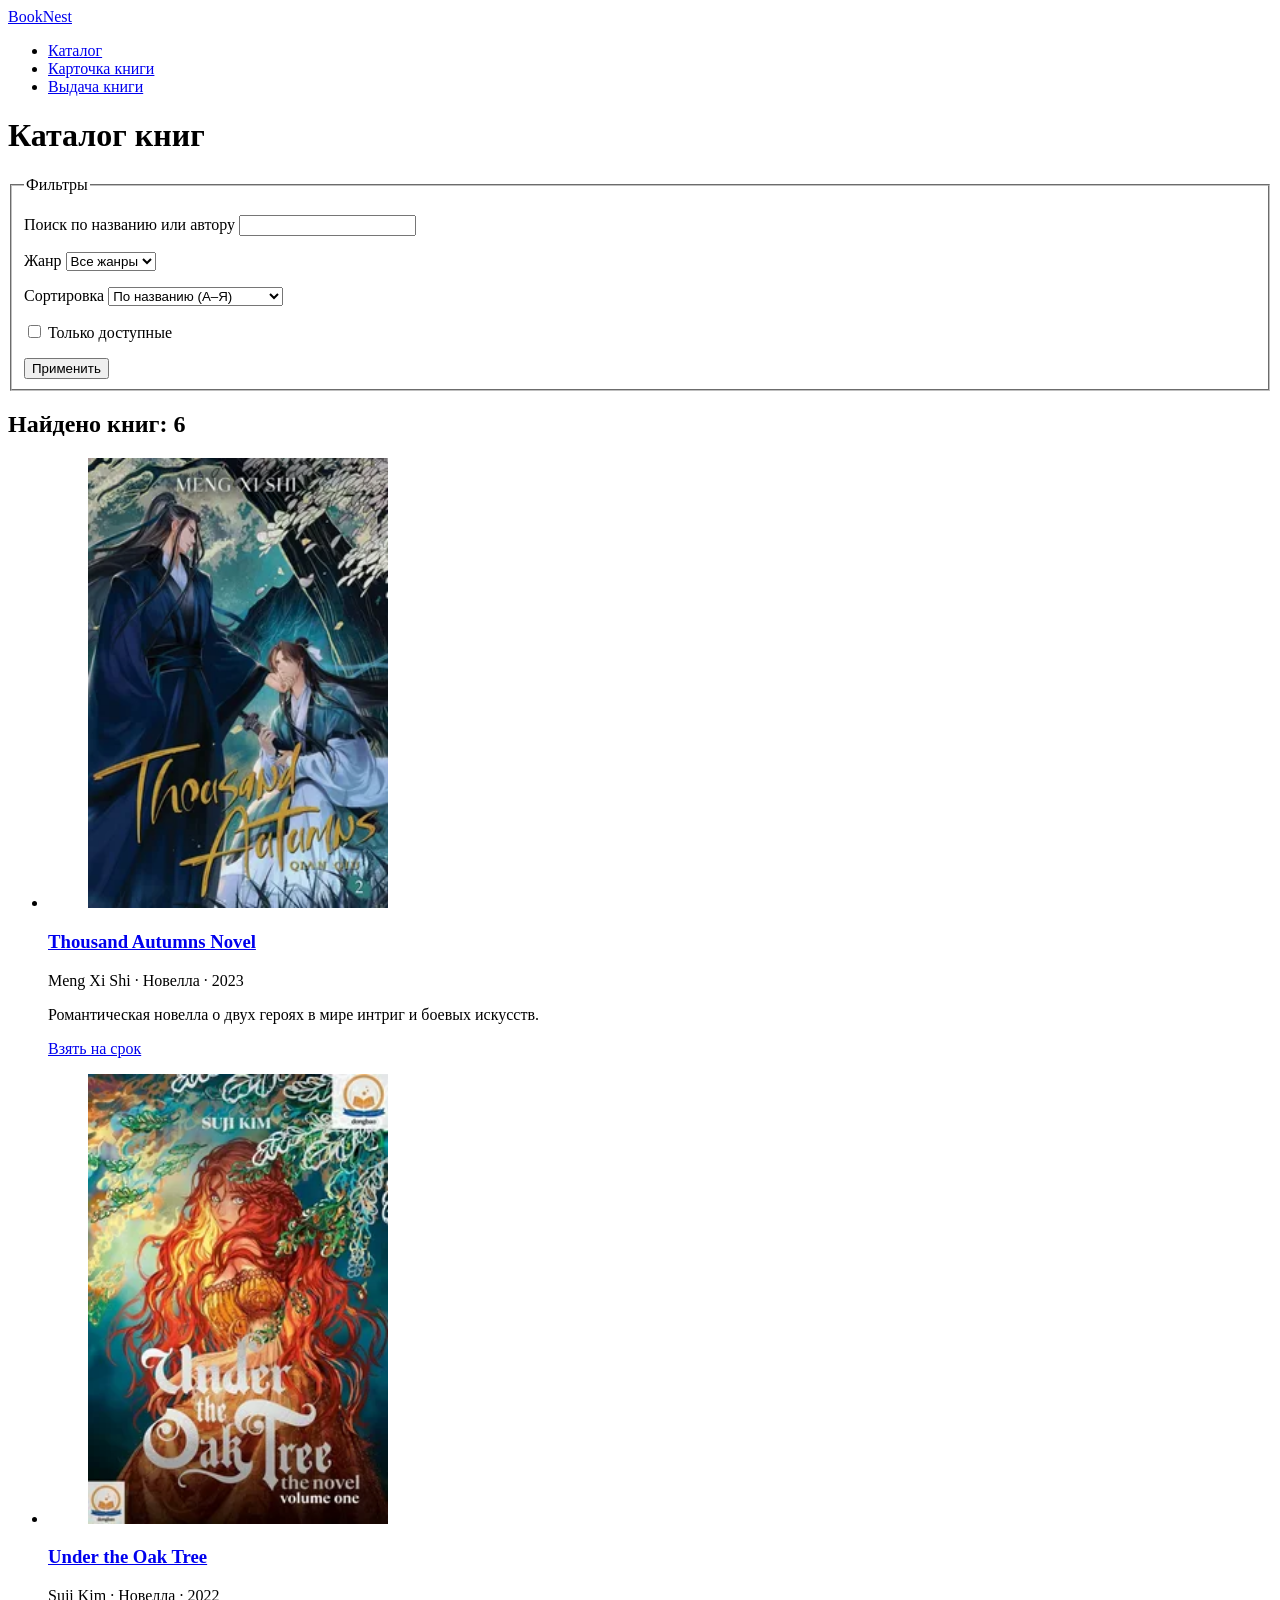
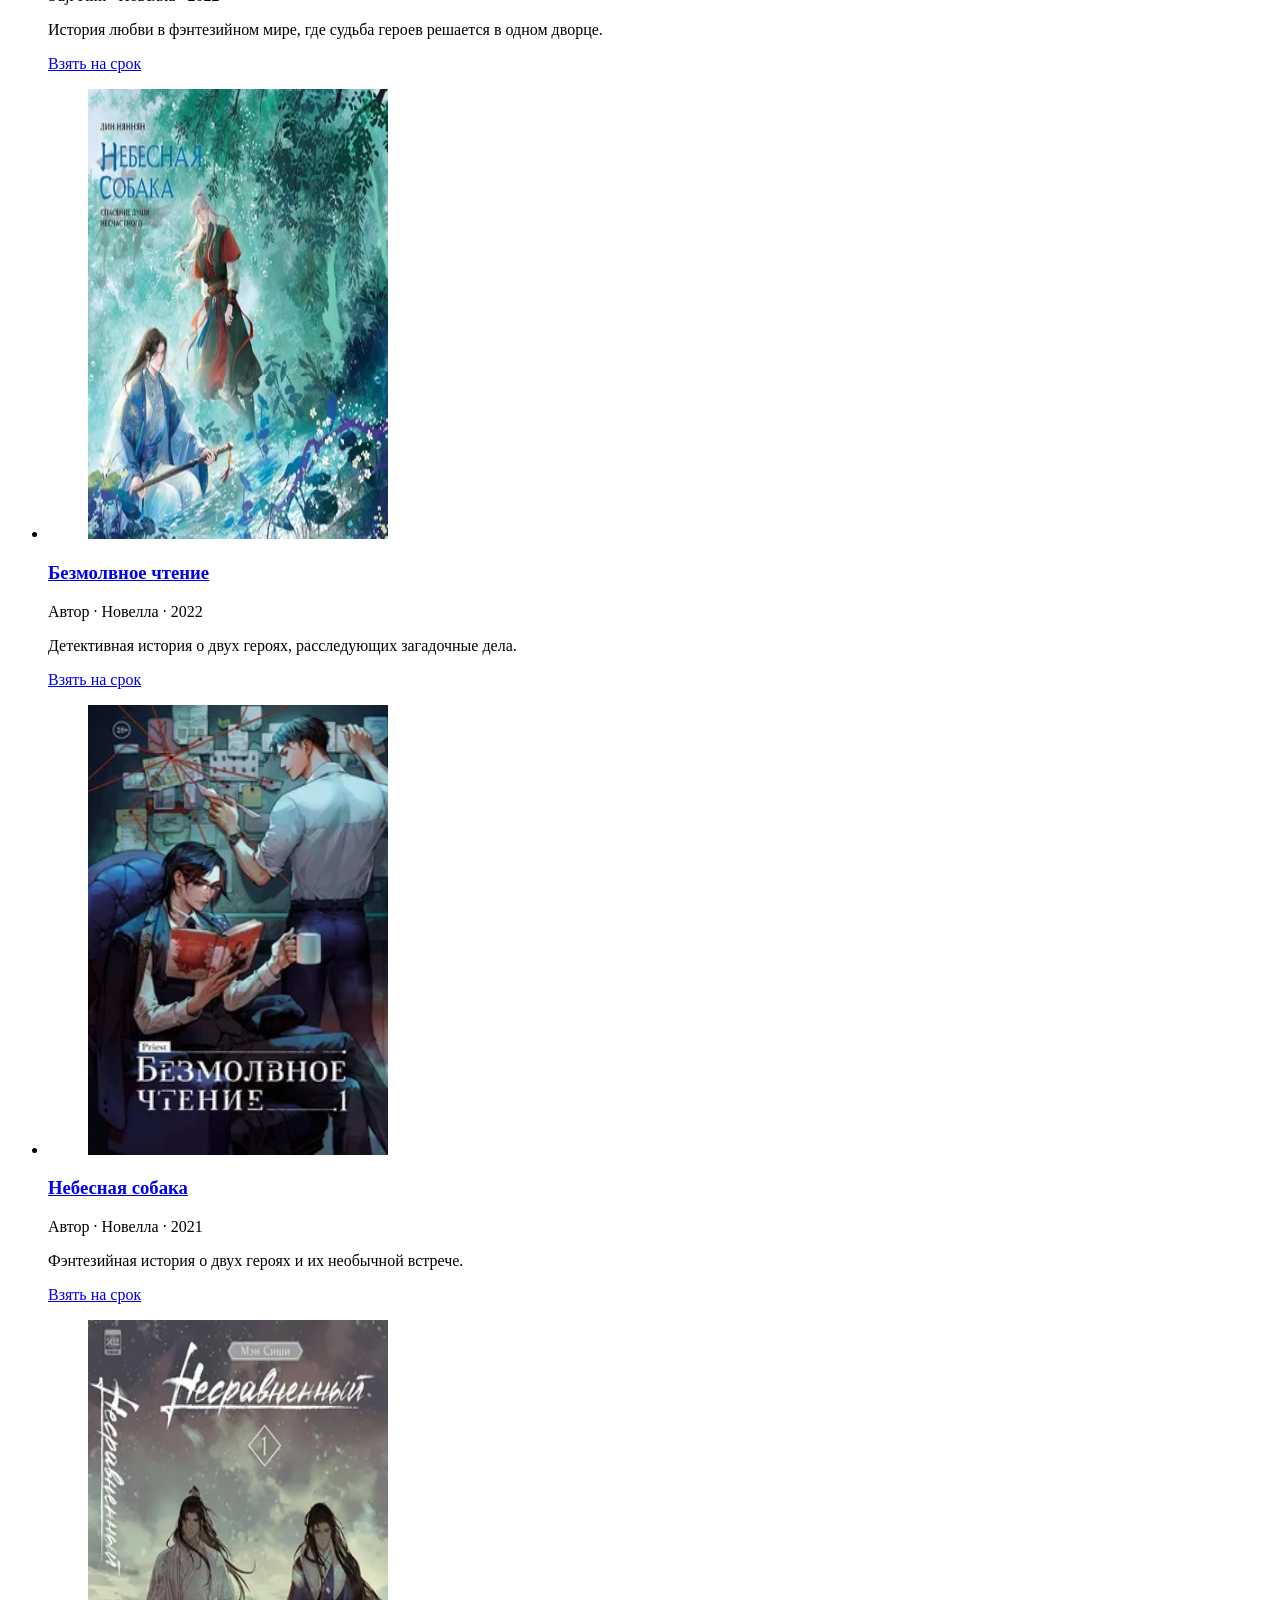
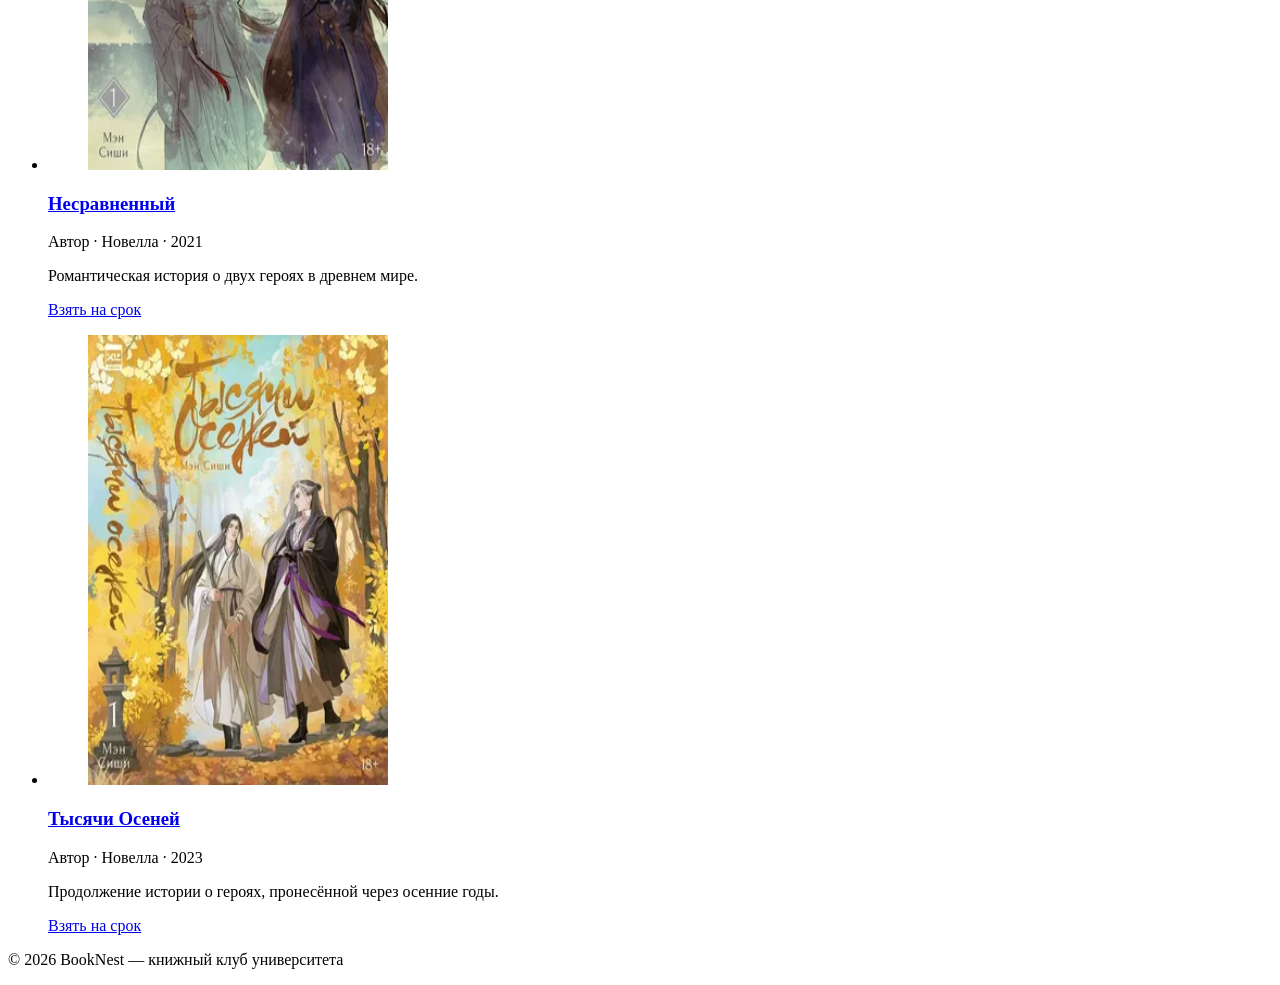
==== index.html @ e2b88b66 "feat: add index.html catalog markup" ====
<!DOCTYPE html>
<html lang="ru">
<head>
    <meta charset="utf-8">
    <meta name="viewport" content="width=device-width, initial-scale=1">
    <title>BookNest — каталог книг</title>
</head>
<body>
    <header>
        <a href="index.html">BookNest</a>
        <nav aria-label="Основная навигация">
            <ul>
                <li><a href="index.html" aria-current="page">Каталог</a></li>
                <li><a href="book.html">Карточка книги</a></li>
                <li><a href="loan.html">Выдача книги</a></li>
            </ul>
        </nav>
    </header>

    <main>
        <h1>Каталог книг</h1>

        <form action="index.html" method="get">
            <fieldset>
                <legend>Фильтры</legend>
                <p>
                    <label for="q">Поиск по названию или автору</label>
                    <input type="search" id="q" name="q" maxlength="100">
                </p>
                <p>
                    <label for="genre">Жанр</label>
                    <select id="genre" name="genre">
                        <option value="">Все жанры</option>
                        <option value="novel">Новелла</option>
                        <option value="romance">Романтика</option>
                        <option value="fantasy">Фэнтези</option>
                    </select>
                </p>
                <p>
                    <label for="sort">Сортировка</label>
                    <select id="sort" name="sort">
                        <option value="title">По названию (А–Я)</option>
                        <option value="year">По году (новые сначала)</option>
                        <option value="rating">По рейтингу</option>
                    </select>
                </p>
                <p>
                    <input type="checkbox" id="available" name="available" value="1">
                    <label for="available">Только доступные</label>
                </p>
                <button type="submit">Применить</button>
            </fieldset>
        </form>

        <section aria-labelledby="results-title">
            <h2 id="results-title">Найдено книг: 6</h2>
            <ul>
                <li>
                    <article>
                        <figure>
                            <img src="images/cover-1.webp" alt="Обложка книги «Thousand Autumns Novel»" width="300" height="450">
                        </figure>
                        <h3><a href="book.html">Thousand Autumns Novel</a></h3>
                        <p>Meng Xi Shi · Новелла · <time datetime="2023">2023</time></p>
                        <p>Романтическая новелла о двух героях в мире интриг и боевых искусств.</p>
                        <a href="loan.html">Взять на срок</a>
                    </article>
                </li>
                <li>
                    <article>
                        <figure>
                            <img src="images/cover-2.webp" alt="Обложка книги «Under the Oak Tree»" width="300" height="450">
                        </figure>
                        <h3><a href="book.html">Under the Oak Tree</a></h3>
                        <p>Suji Kim · Новелла · <time datetime="2022">2022</time></p>
                        <p>История любви в фэнтезийном мире, где судьба героев решается в одном дворце.</p>
                        <a href="loan.html">Взять на срок</a>
                    </article>
                </li>
                <li>
                    <article>
                        <figure>
                            <img src="images/cover-3.webp" alt="Обложка книги «Безмолвное чтение»" width="300" height="450">
                        </figure>
                        <h3><a href="book.html">Безмолвное чтение</a></h3>
                        <p>Автор · Новелла · <time datetime="2022">2022</time></p>
                        <p>Детективная история о двух героях, расследующих загадочные дела.</p>
                        <a href="loan.html">Взять на срок</a>
                    </article>
                </li>
                <li>
                    <article>
                        <figure>
                            <img src="images/cover-4.webp" alt="Обложка книги «Небесная собака»" width="300" height="450">
                        </figure>
                        <h3><a href="book.html">Небесная собака</a></h3>
                        <p>Автор · Новелла · <time datetime="2021">2021</time></p>
                        <p>Фэнтезийная история о двух героях и их необычной встрече.</p>
                        <a href="loan.html">Взять на срок</a>
                    </article>
                </li>
                <li>
                    <article>
                        <figure>
                            <img src="images/cover-5.webp" alt="Обложка книги «Несравненный»" width="300" height="450">
                        </figure>
                        <h3><a href="book.html">Несравненный</a></h3>
                        <p>Автор · Новелла · <time datetime="2021">2021</time></p>
                        <p>Романтическая история о двух героях в древнем мире.</p>
                        <a href="loan.html">Взять на срок</a>
                    </article>
                </li>
                <li>
                    <article>
                        <figure>
                            <img src="images/cover-6.webp" alt="Обложка книги «Тысячи Осеней»" width="300" height="450">
                        </figure>
                        <h3><a href="book.html">Тысячи Осеней</a></h3>
                        <p>Автор · Новелла · <time datetime="2023">2023</time></p>
                        <p>Продолжение истории о героях, пронесённой через осенние годы.</p>
                        <a href="loan.html">Взять на срок</a>
                    </article>
                </li>
            </ul>
        </section>
    </main>

    <footer>
        <p>© 2026 BookNest — книжный клуб университета</p>
    </footer>
</body>
</html>
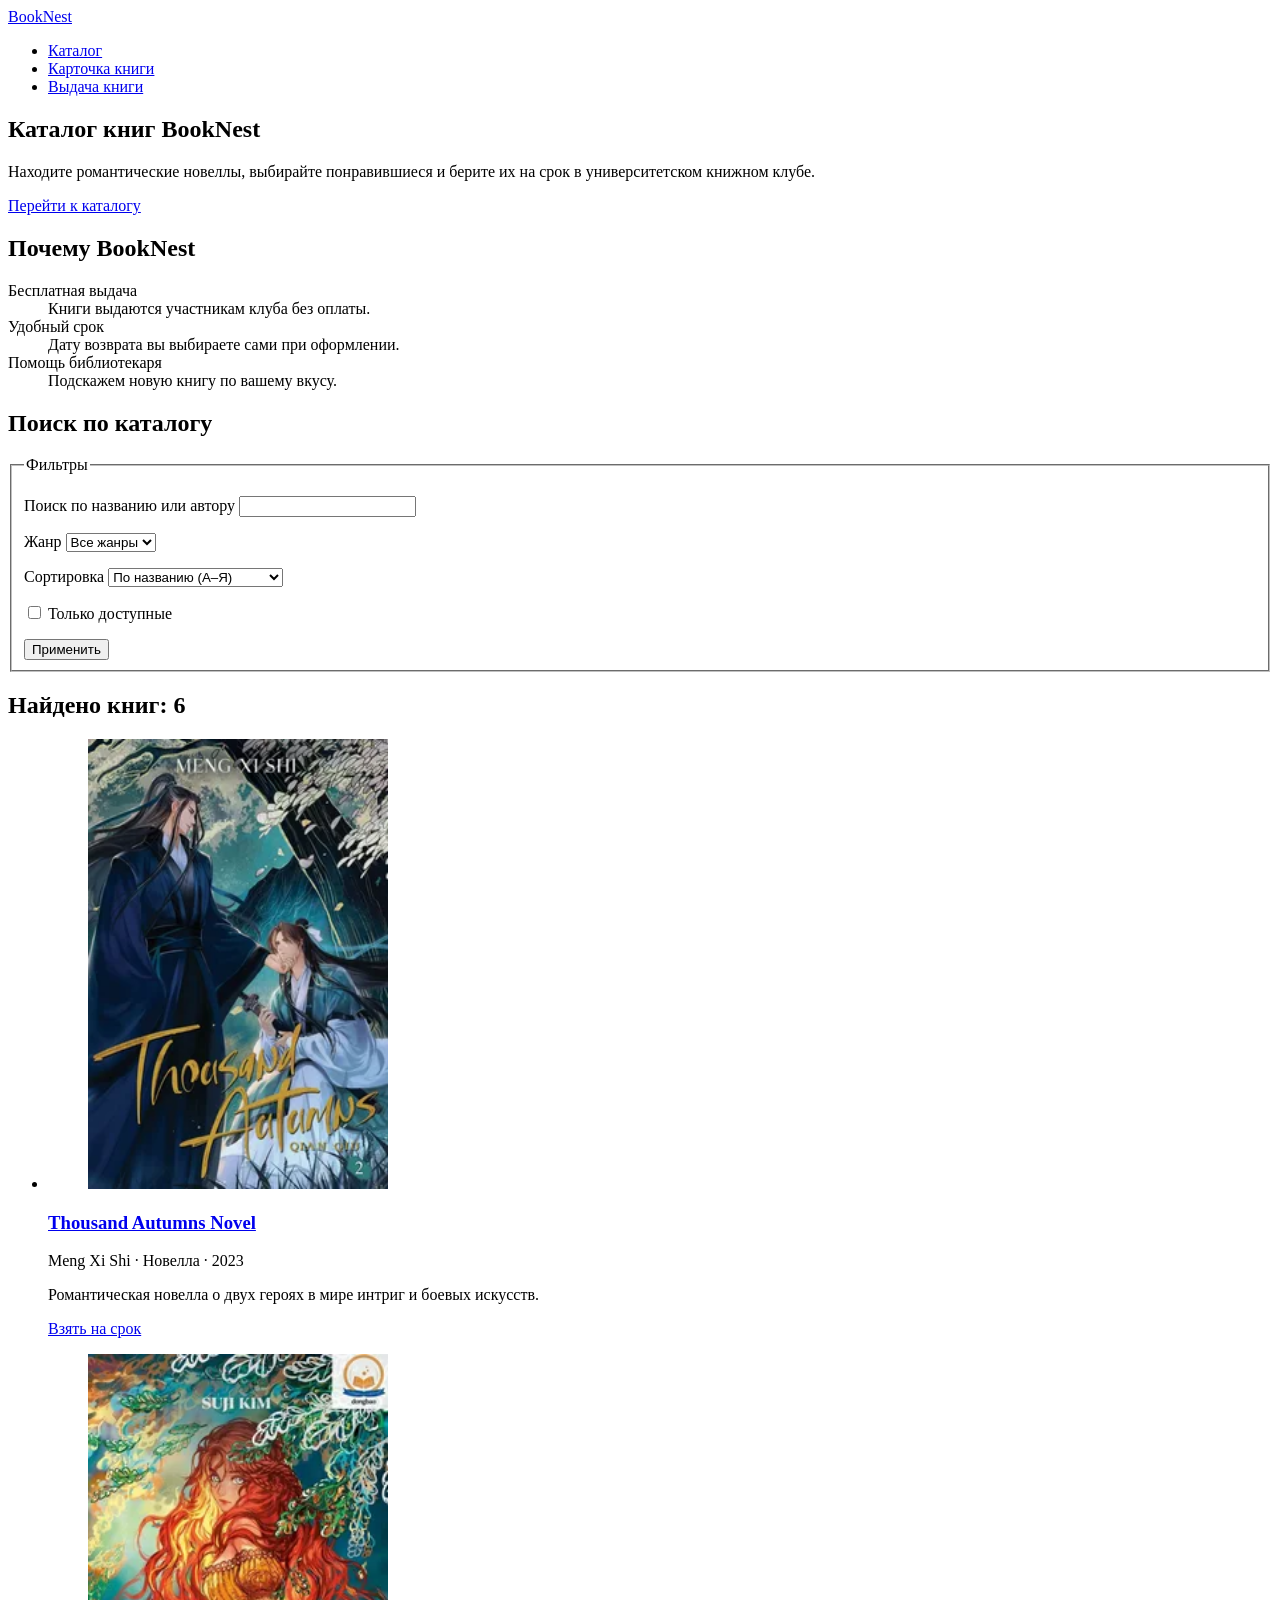
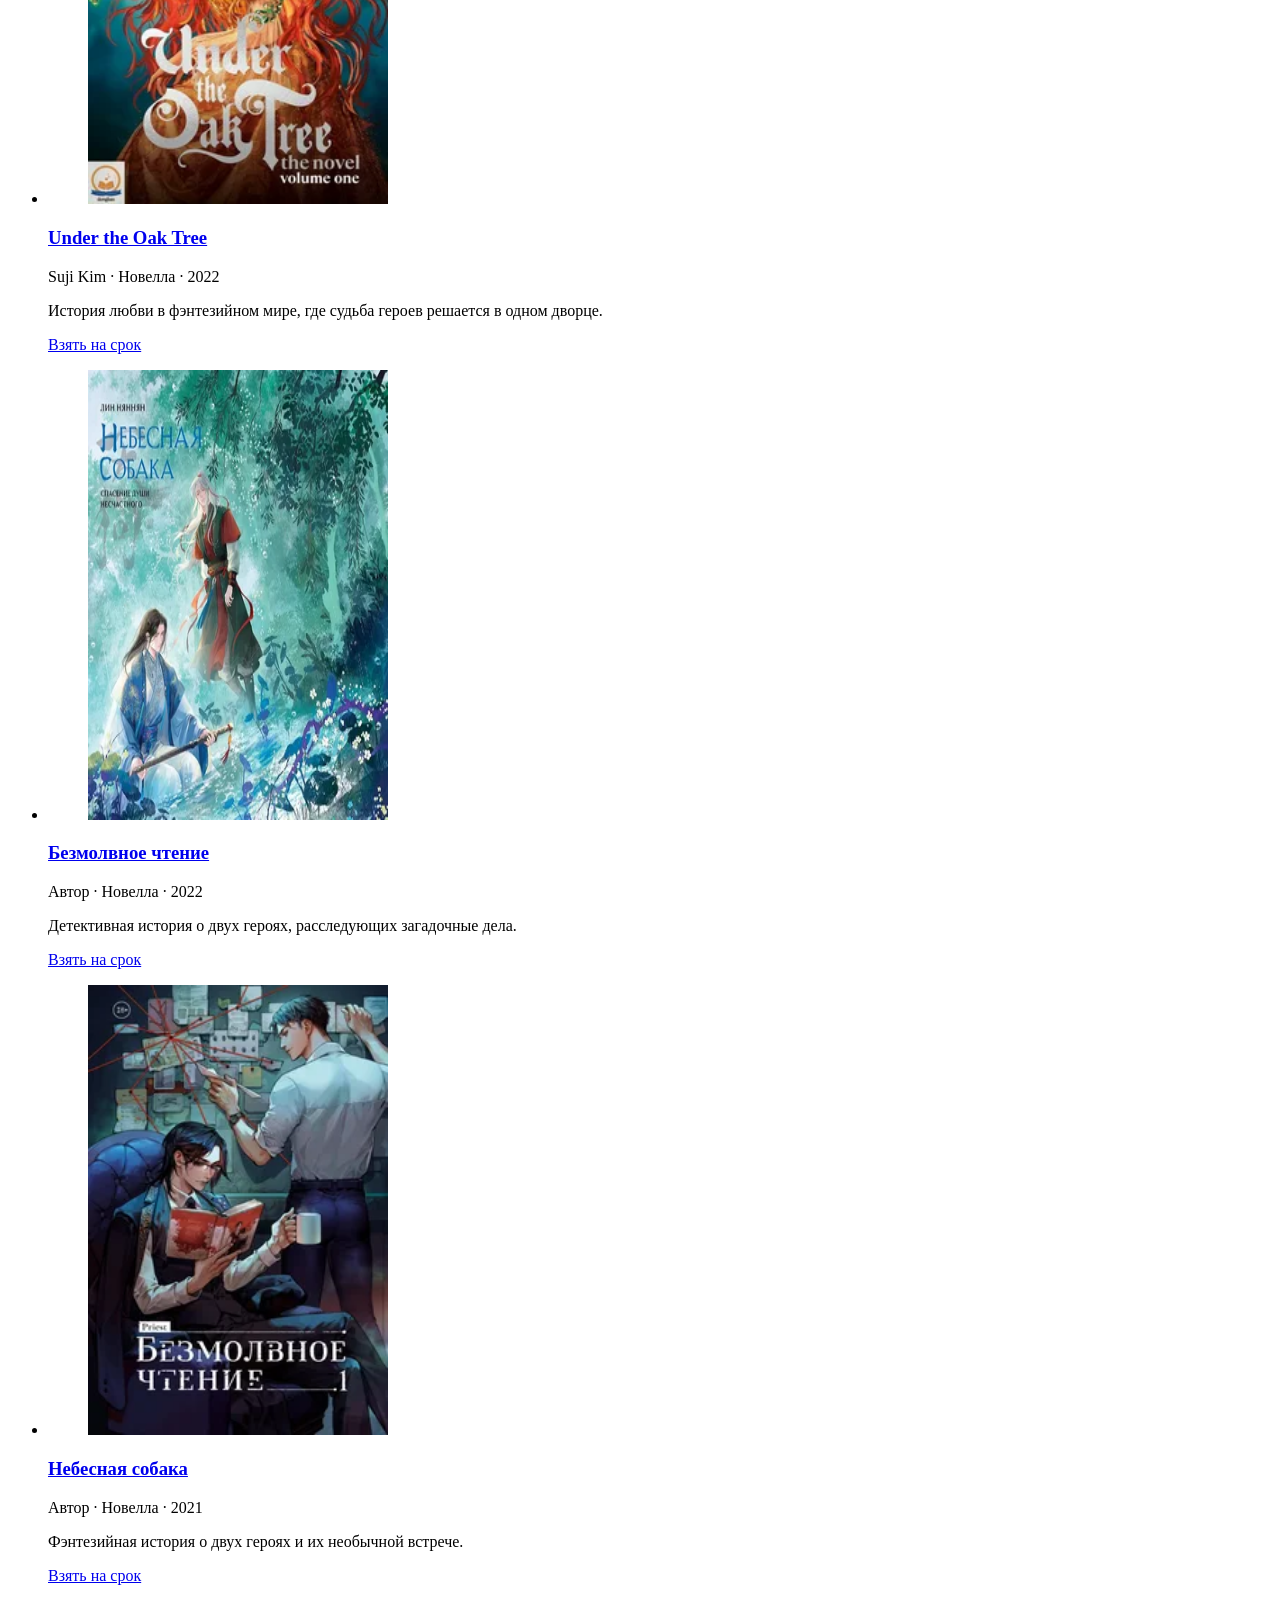
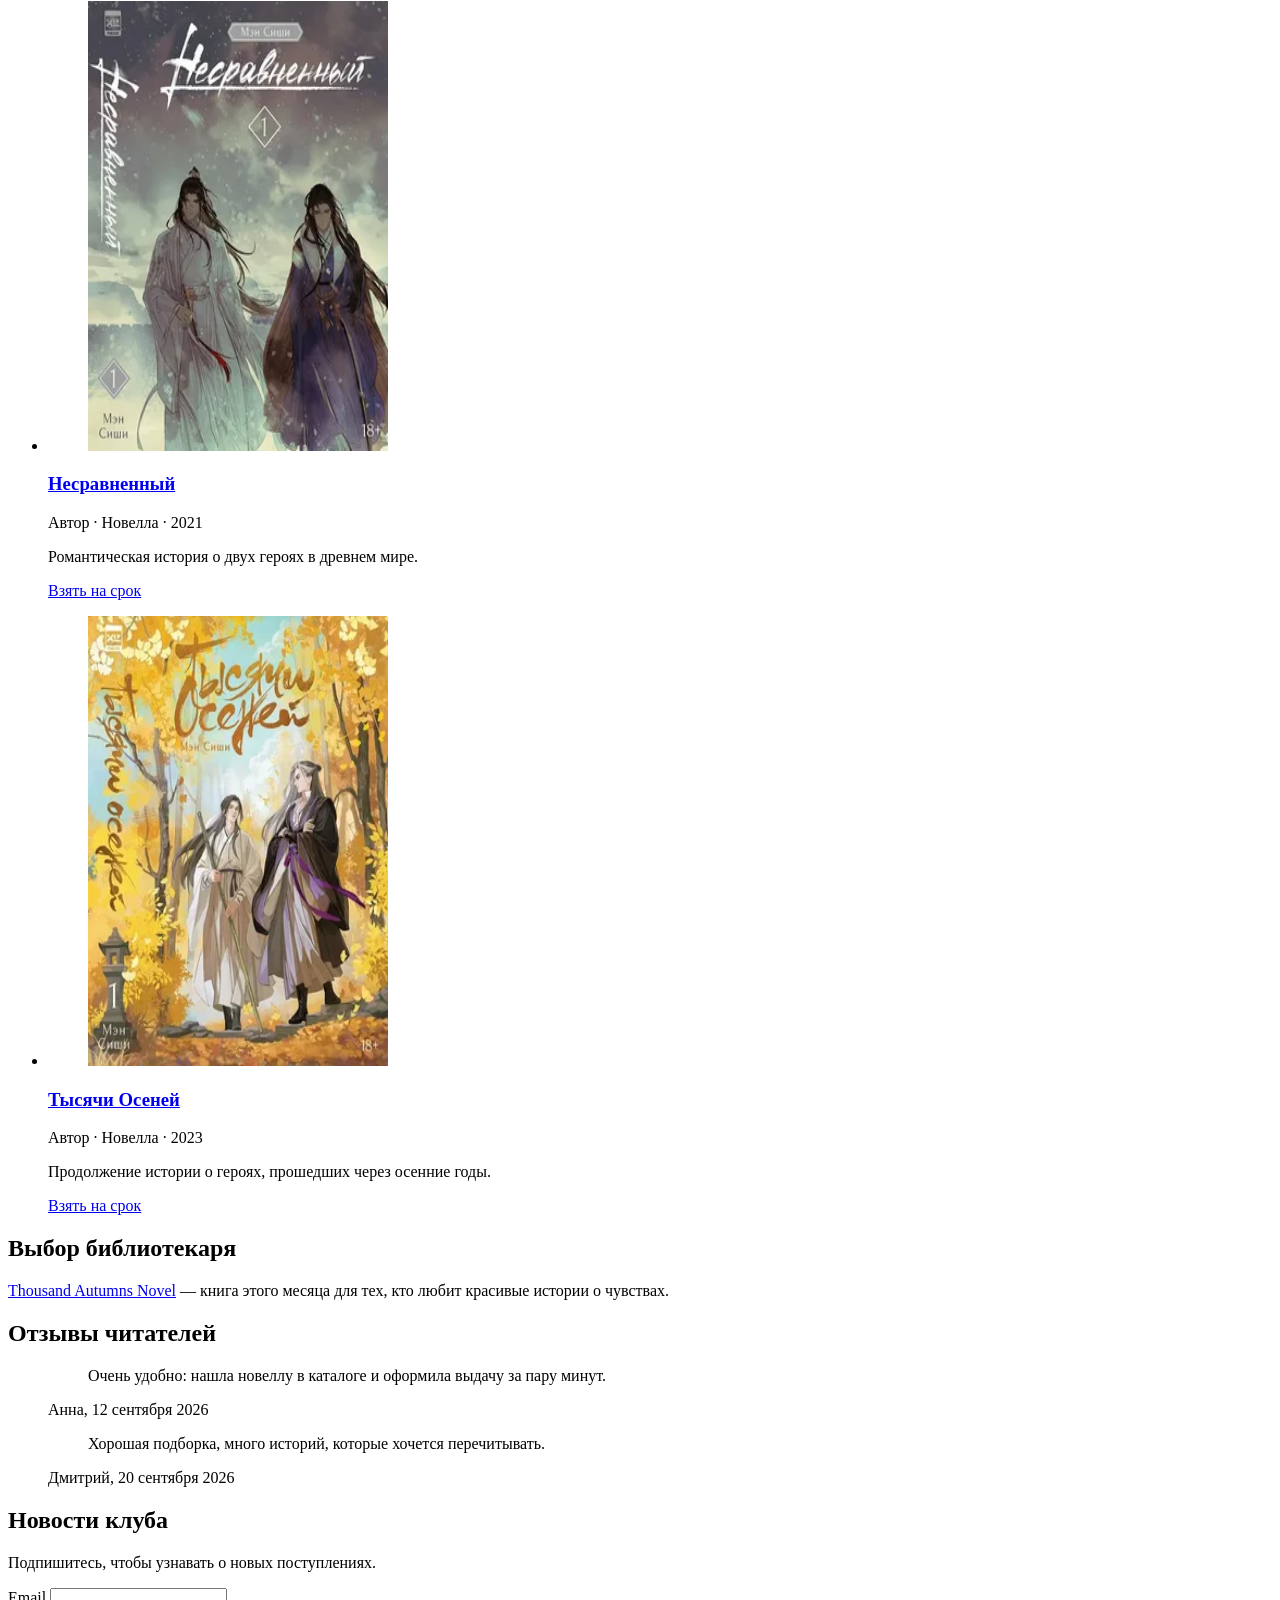
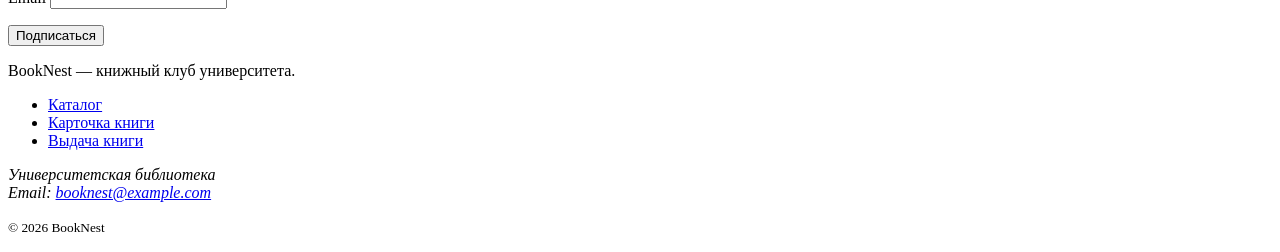
==== commit 352d3468: "feat: expand pages markup" ====
--- a/index.html
+++ b/index.html
@@ -1,3 +1,4 @@
+<!-- Идея структуры: шаблон "Responsive book website" (Bedimcode). Разметка переписана для учебной работы. -->
 <!DOCTYPE html>
 <html lang="ru">
 <head>
@@ -18,39 +19,58 @@
     </header>
 
     <main>
-        <h1>Каталог книг</h1>
+        <section aria-labelledby="hero-title">
+            <h1 id="hero-title">Каталог книг BookNest</h1>
+            <p>Находите романтические новеллы, выбирайте понравившиеся и берите их на срок в университетском книжном клубе.</p>
+            <a href="#catalog">Перейти к каталогу</a>
+        </section>
 
-        <form action="index.html" method="get">
-            <fieldset>
-                <legend>Фильтры</legend>
-                <p>
-                    <label for="q">Поиск по названию или автору</label>
-                    <input type="search" id="q" name="q" maxlength="100">
-                </p>
-                <p>
-                    <label for="genre">Жанр</label>
-                    <select id="genre" name="genre">
-                        <option value="">Все жанры</option>
-                        <option value="novel">Новелла</option>
-                        <option value="romance">Романтика</option>
-                        <option value="fantasy">Фэнтези</option>
-                    </select>
-                </p>
-                <p>
-                    <label for="sort">Сортировка</label>
-                    <select id="sort" name="sort">
-                        <option value="title">По названию (А–Я)</option>
-                        <option value="year">По году (новые сначала)</option>
-                        <option value="rating">По рейтингу</option>
-                    </select>
-                </p>
-                <p>
-                    <input type="checkbox" id="available" name="available" value="1">
-                    <label for="available">Только доступные</label>
-                </p>
-                <button type="submit">Применить</button>
-            </fieldset>
-        </form>
+        <section aria-labelledby="features-title">
+            <h2 id="features-title">Почему BookNest</h2>
+            <dl>
+                <dt>Бесплатная выдача</dt>
+                <dd>Книги выдаются участникам клуба без оплаты.</dd>
+                <dt>Удобный срок</dt>
+                <dd>Дату возврата вы выбираете сами при оформлении.</dd>
+                <dt>Помощь библиотекаря</dt>
+                <dd>Подскажем новую книгу по вашему вкусу.</dd>
+            </dl>
+        </section>
+
+        <section id="catalog" aria-labelledby="catalog-title">
+            <h2 id="catalog-title">Поиск по каталогу</h2>
+            <form action="index.html" method="get">
+                <fieldset>
+                    <legend>Фильтры</legend>
+                    <p>
+                        <label for="q">Поиск по названию или автору</label>
+                        <input type="search" id="q" name="q" maxlength="100">
+                    </p>
+                    <p>
+                        <label for="genre">Жанр</label>
+                        <select id="genre" name="genre">
+                            <option value="">Все жанры</option>
+                            <option value="novel">Новелла</option>
+                            <option value="romance">Романтика</option>
+                            <option value="fantasy">Фэнтези</option>
+                        </select>
+                    </p>
+                    <p>
+                        <label for="sort">Сортировка</label>
+                        <select id="sort" name="sort">
+                            <option value="title">По названию (А–Я)</option>
+                            <option value="year">По году (новые сначала)</option>
+                            <option value="rating">По рейтингу</option>
+                        </select>
+                    </p>
+                    <p>
+                        <input type="checkbox" id="available" name="available" value="1">
+                        <label for="available">Только доступные</label>
+                    </p>
+                    <button type="submit">Применить</button>
+                </fieldset>
+            </form>
+        </section>
 
         <section aria-labelledby="results-title">
             <h2 id="results-title">Найдено книг: 6</h2>
@@ -117,16 +137,61 @@
                         </figure>
                         <h3><a href="book.html">Тысячи Осеней</a></h3>
                         <p>Автор · Новелла · <time datetime="2023">2023</time></p>
-                        <p>Продолжение истории о героях, пронесённой через осенние годы.</p>
+                        <p>Продолжение истории о героях, прошедших через осенние годы.</p>
                         <a href="loan.html">Взять на срок</a>
                     </article>
                 </li>
             </ul>
         </section>
+
+        <aside aria-labelledby="month-title">
+            <h2 id="month-title">Выбор библиотекаря</h2>
+            <p><a href="book.html">Thousand Autumns Novel</a> — книга этого месяца для тех, кто любит красивые истории о чувствах.</p>
+        </aside>
+
+        <section aria-labelledby="reviews-title">
+            <h2 id="reviews-title">Отзывы читателей</h2>
+            <figure>
+                <blockquote>
+                    <p>Очень удобно: нашла новеллу в каталоге и оформила выдачу за пару минут.</p>
+                </blockquote>
+                <figcaption>Анна, <time datetime="2026-09-12">12 сентября 2026</time></figcaption>
+            </figure>
+            <figure>
+                <blockquote>
+                    <p>Хорошая подборка, много историй, которые хочется перечитывать.</p>
+                </blockquote>
+                <figcaption>Дмитрий, <time datetime="2026-09-20">20 сентября 2026</time></figcaption>
+            </figure>
+        </section>
+
+        <section aria-labelledby="join-title">
+            <h2 id="join-title">Новости клуба</h2>
+            <p>Подпишитесь, чтобы узнавать о новых поступлениях.</p>
+            <form action="index.html" method="get">
+                <p>
+                    <label for="join-email">Email</label>
+                    <input type="email" id="join-email" name="email" required autocomplete="email">
+                </p>
+                <button type="submit">Подписаться</button>
+            </form>
+        </section>
     </main>
 
     <footer>
-        <p>© 2026 BookNest — книжный клуб университета</p>
+        <p>BookNest — книжный клуб университета.</p>
+        <nav aria-label="Навигация в подвале">
+            <ul>
+                <li><a href="index.html">Каталог</a></li>
+                <li><a href="book.html">Карточка книги</a></li>
+                <li><a href="loan.html">Выдача книги</a></li>
+            </ul>
+        </nav>
+        <address>
+            Университетская библиотека<br>
+            Email: <a href="mailto:booknest@example.com">booknest@example.com</a>
+        </address>
+        <p><small>© 2026 BookNest</small></p>
     </footer>
 </body>
 </html>
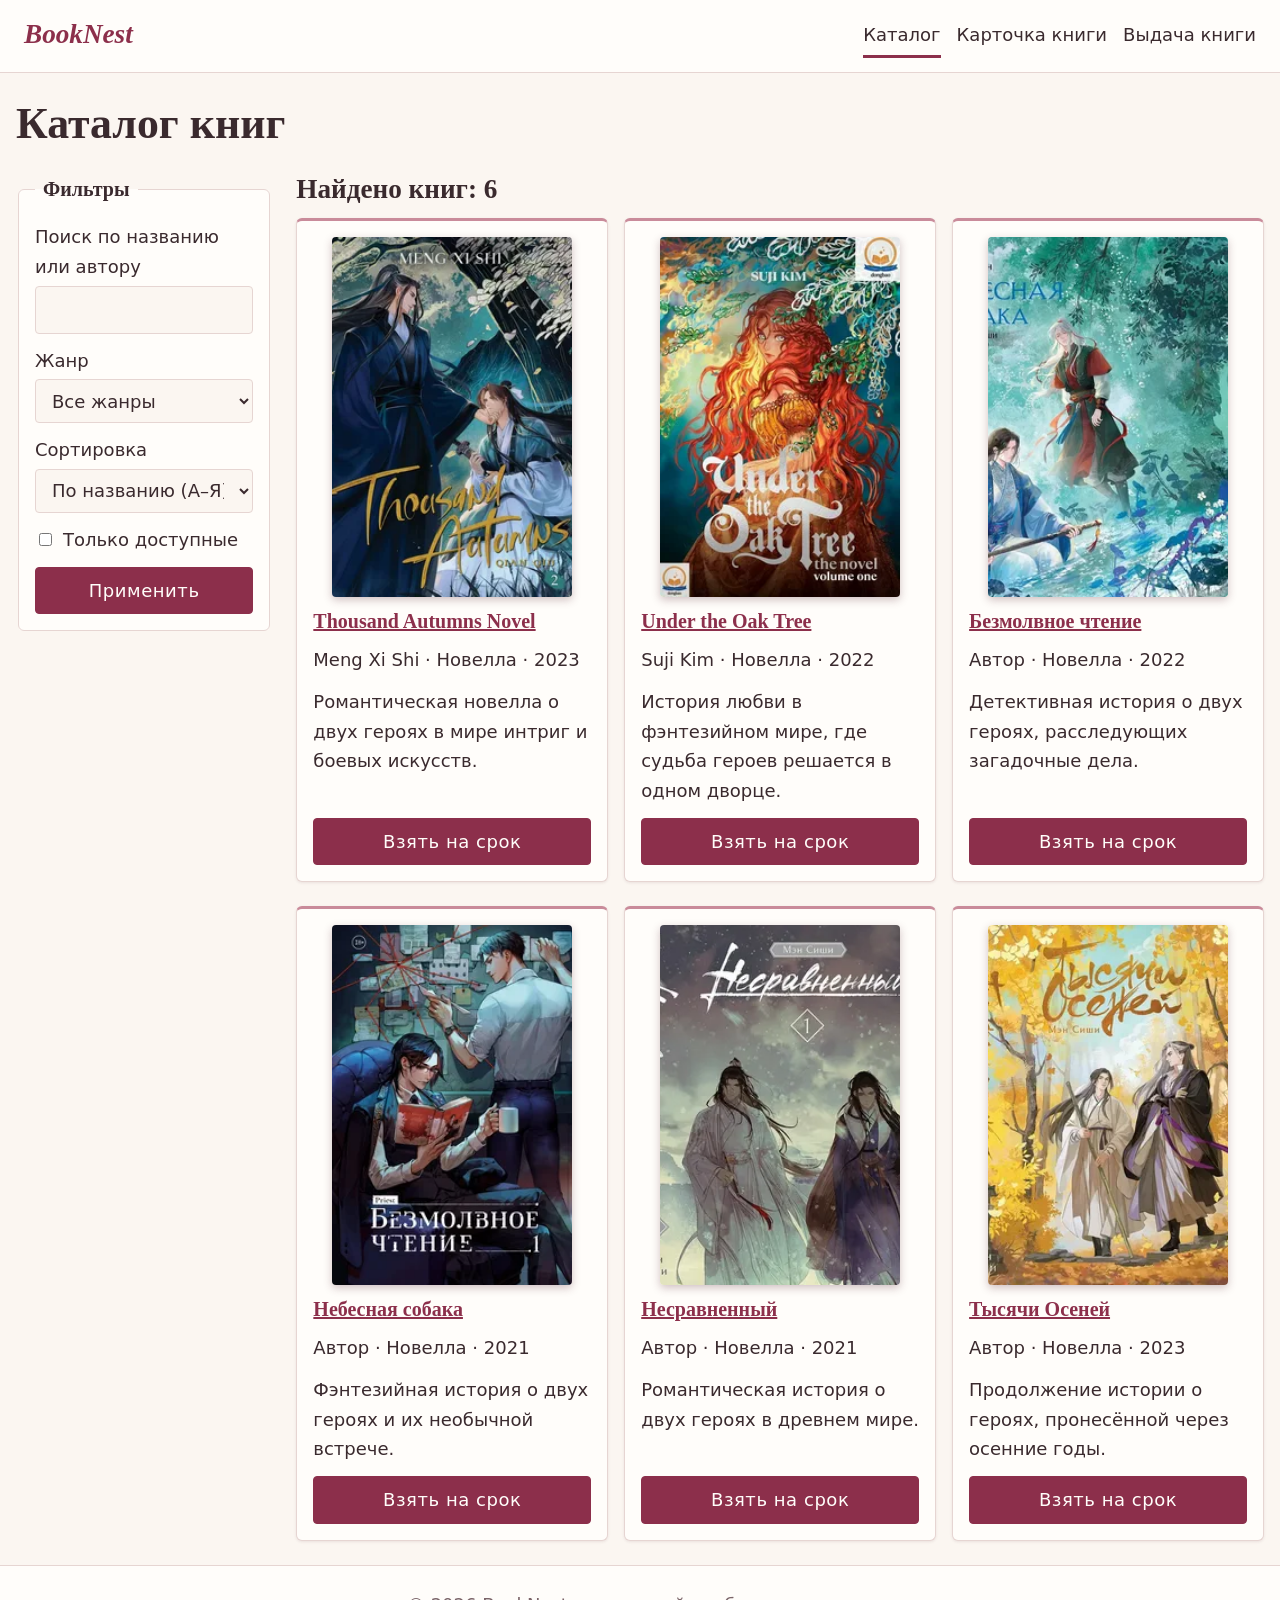
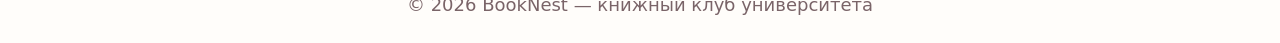
==== commit 7c931062: "Connect styles to pages" ====
--- a/index.html
+++ b/index.html
@@ -1,14 +1,17 @@
-<!-- Идея структуры: шаблон "Responsive book website" (Bedimcode). Разметка переписана для учебной работы. -->
 <!DOCTYPE html>
 <html lang="ru">
 <head>
     <meta charset="utf-8">
     <meta name="viewport" content="width=device-width, initial-scale=1">
     <title>BookNest — каталог книг</title>
+    <link rel="stylesheet" href="styles/tokens.css">
+    <link rel="stylesheet" href="styles/base.css">
+    <link rel="stylesheet" href="styles/layout.css">
+    <link rel="stylesheet" href="styles/components.css">
 </head>
 <body>
-    <header>
-        <a href="index.html">BookNest</a>
+    <header class="site-header">
+        <a class="site-header__brand" href="index.html">BookNest</a>
         <nav aria-label="Основная навигация">
             <ul>
                 <li><a href="index.html" aria-current="page">Каталог</a></li>
@@ -18,180 +21,116 @@
         </nav>
     </header>
 
-    <main>
-        <section aria-labelledby="hero-title">
-            <h1 id="hero-title">Каталог книг BookNest</h1>
-            <p>Находите романтические новеллы, выбирайте понравившиеся и берите их на срок в университетском книжном клубе.</p>
-            <a href="#catalog">Перейти к каталогу</a>
-        </section>
+    <main class="page page--catalog">
+        <h1>Каталог книг</h1>
 
-        <section aria-labelledby="features-title">
-            <h2 id="features-title">Почему BookNest</h2>
-            <dl>
-                <dt>Бесплатная выдача</dt>
-                <dd>Книги выдаются участникам клуба без оплаты.</dd>
-                <dt>Удобный срок</dt>
-                <dd>Дату возврата вы выбираете сами при оформлении.</dd>
-                <dt>Помощь библиотекаря</dt>
-                <dd>Подскажем новую книгу по вашему вкусу.</dd>
-            </dl>
-        </section>
+        <form class="form filters" action="index.html" method="get">
+            <fieldset>
+                <legend>Фильтры</legend>
+                <p>
+                    <label for="q">Поиск по названию или автору</label>
+                    <input type="search" id="q" name="q" maxlength="100">
+                </p>
+                <p>
+                    <label for="genre">Жанр</label>
+                    <select id="genre" name="genre">
+                        <option value="">Все жанры</option>
+                        <option value="novel">Новелла</option>
+                        <option value="romance">Романтика</option>
+                        <option value="fantasy">Фэнтези</option>
+                    </select>
+                </p>
+                <p>
+                    <label for="sort">Сортировка</label>
+                    <select id="sort" name="sort">
+                        <option value="title">По названию (А–Я)</option>
+                        <option value="year">По году (новые сначала)</option>
+                        <option value="rating">По рейтингу</option>
+                    </select>
+                </p>
+                <p>
+                    <input type="checkbox" id="available" name="available" value="1">
+                    <label for="available">Только доступные</label>
+                </p>
+                <button class="btn" type="submit">Применить</button>
+            </fieldset>
+        </form>
 
-        <section id="catalog" aria-labelledby="catalog-title">
-            <h2 id="catalog-title">Поиск по каталогу</h2>
-            <form action="index.html" method="get">
-                <fieldset>
-                    <legend>Фильтры</legend>
-                    <p>
-                        <label for="q">Поиск по названию или автору</label>
-                        <input type="search" id="q" name="q" maxlength="100">
-                    </p>
-                    <p>
-                        <label for="genre">Жанр</label>
-                        <select id="genre" name="genre">
-                            <option value="">Все жанры</option>
-                            <option value="novel">Новелла</option>
-                            <option value="romance">Романтика</option>
-                            <option value="fantasy">Фэнтези</option>
-                        </select>
-                    </p>
-                    <p>
-                        <label for="sort">Сортировка</label>
-                        <select id="sort" name="sort">
-                            <option value="title">По названию (А–Я)</option>
-                            <option value="year">По году (новые сначала)</option>
-                            <option value="rating">По рейтингу</option>
-                        </select>
-                    </p>
-                    <p>
-                        <input type="checkbox" id="available" name="available" value="1">
-                        <label for="available">Только доступные</label>
-                    </p>
-                    <button type="submit">Применить</button>
-                </fieldset>
-            </form>
-        </section>
-
-        <section aria-labelledby="results-title">
+        <section class="results" aria-labelledby="results-title">
             <h2 id="results-title">Найдено книг: 6</h2>
             <ul>
                 <li>
-                    <article>
+                    <article class="card">
                         <figure>
                             <img src="images/cover-1.webp" alt="Обложка книги «Thousand Autumns Novel»" width="300" height="450">
                         </figure>
                         <h3><a href="book.html">Thousand Autumns Novel</a></h3>
                         <p>Meng Xi Shi · Новелла · <time datetime="2023">2023</time></p>
                         <p>Романтическая новелла о двух героях в мире интриг и боевых искусств.</p>
-                        <a href="loan.html">Взять на срок</a>
+                        <a class="btn" href="loan.html">Взять на срок</a>
                     </article>
                 </li>
                 <li>
-                    <article>
+                    <article class="card">
                         <figure>
                             <img src="images/cover-2.webp" alt="Обложка книги «Under the Oak Tree»" width="300" height="450">
                         </figure>
                         <h3><a href="book.html">Under the Oak Tree</a></h3>
                         <p>Suji Kim · Новелла · <time datetime="2022">2022</time></p>
                         <p>История любви в фэнтезийном мире, где судьба героев решается в одном дворце.</p>
-                        <a href="loan.html">Взять на срок</a>
+                        <a class="btn" href="loan.html">Взять на срок</a>
                     </article>
                 </li>
                 <li>
-                    <article>
+                    <article class="card">
                         <figure>
                             <img src="images/cover-3.webp" alt="Обложка книги «Безмолвное чтение»" width="300" height="450">
                         </figure>
                         <h3><a href="book.html">Безмолвное чтение</a></h3>
                         <p>Автор · Новелла · <time datetime="2022">2022</time></p>
                         <p>Детективная история о двух героях, расследующих загадочные дела.</p>
-                        <a href="loan.html">Взять на срок</a>
+                        <a class="btn" href="loan.html">Взять на срок</a>
                     </article>
                 </li>
                 <li>
-                    <article>
+                    <article class="card">
                         <figure>
                             <img src="images/cover-4.webp" alt="Обложка книги «Небесная собака»" width="300" height="450">
                         </figure>
                         <h3><a href="book.html">Небесная собака</a></h3>
                         <p>Автор · Новелла · <time datetime="2021">2021</time></p>
                         <p>Фэнтезийная история о двух героях и их необычной встрече.</p>
-                        <a href="loan.html">Взять на срок</a>
+                        <a class="btn" href="loan.html">Взять на срок</a>
                     </article>
                 </li>
                 <li>
-                    <article>
+                    <article class="card">
                         <figure>
                             <img src="images/cover-5.webp" alt="Обложка книги «Несравненный»" width="300" height="450">
                         </figure>
                         <h3><a href="book.html">Несравненный</a></h3>
                         <p>Автор · Новелла · <time datetime="2021">2021</time></p>
                         <p>Романтическая история о двух героях в древнем мире.</p>
-                        <a href="loan.html">Взять на срок</a>
+                        <a class="btn" href="loan.html">Взять на срок</a>
                     </article>
                 </li>
                 <li>
-                    <article>
+                    <article class="card">
                         <figure>
                             <img src="images/cover-6.webp" alt="Обложка книги «Тысячи Осеней»" width="300" height="450">
                         </figure>
                         <h3><a href="book.html">Тысячи Осеней</a></h3>
                         <p>Автор · Новелла · <time datetime="2023">2023</time></p>
-                        <p>Продолжение истории о героях, прошедших через осенние годы.</p>
-                        <a href="loan.html">Взять на срок</a>
+                        <p>Продолжение истории о героях, пронесённой через осенние годы.</p>
+                        <a class="btn" href="loan.html">Взять на срок</a>
                     </article>
                 </li>
             </ul>
         </section>
-
-        <aside aria-labelledby="month-title">
-            <h2 id="month-title">Выбор библиотекаря</h2>
-            <p><a href="book.html">Thousand Autumns Novel</a> — книга этого месяца для тех, кто любит красивые истории о чувствах.</p>
-        </aside>
-
-        <section aria-labelledby="reviews-title">
-            <h2 id="reviews-title">Отзывы читателей</h2>
-            <figure>
-                <blockquote>
-                    <p>Очень удобно: нашла новеллу в каталоге и оформила выдачу за пару минут.</p>
-                </blockquote>
-                <figcaption>Анна, <time datetime="2026-09-12">12 сентября 2026</time></figcaption>
-            </figure>
-            <figure>
-                <blockquote>
-                    <p>Хорошая подборка, много историй, которые хочется перечитывать.</p>
-                </blockquote>
-                <figcaption>Дмитрий, <time datetime="2026-09-20">20 сентября 2026</time></figcaption>
-            </figure>
-        </section>
-
-        <section aria-labelledby="join-title">
-            <h2 id="join-title">Новости клуба</h2>
-            <p>Подпишитесь, чтобы узнавать о новых поступлениях.</p>
-            <form action="index.html" method="get">
-                <p>
-                    <label for="join-email">Email</label>
-                    <input type="email" id="join-email" name="email" required autocomplete="email">
-                </p>
-                <button type="submit">Подписаться</button>
-            </form>
-        </section>
     </main>
 
-    <footer>
-        <p>BookNest — книжный клуб университета.</p>
-        <nav aria-label="Навигация в подвале">
-            <ul>
-                <li><a href="index.html">Каталог</a></li>
-                <li><a href="book.html">Карточка книги</a></li>
-                <li><a href="loan.html">Выдача книги</a></li>
-            </ul>
-        </nav>
-        <address>
-            Университетская библиотека<br>
-            Email: <a href="mailto:booknest@example.com">booknest@example.com</a>
-        </address>
-        <p><small>© 2026 BookNest</small></p>
+    <footer class="site-footer">
+        <p>© 2026 BookNest — книжный клуб университета</p>
     </footer>
 </body>
 </html>
--- a/styles/tokens.css
+++ b/styles/tokens.css
@@ -0,0 +1,73 @@
+:root {
+    color-scheme: light dark;
+    --color-bg: #fbf6f1;
+    --color-surface: #fffdfa;
+    --color-tint: #f6e7e9;
+    --color-text: #3a2a2e;
+    --color-text-muted: #7a6468;
+    --color-primary: #8c2f4b;
+    --color-primary-hover: #6e2238;
+    --color-on-primary: #fffdfa;
+    --color-accent: #c98b9a;
+    --color-border: #e6d5d2;
+    --color-danger: #b42318;
+    --color-focus: #1f5f8b;
+    --space-1: 0.25rem;
+    --space-2: 0.5rem;
+    --space-3: 0.75rem;
+    --space-4: 1rem;
+    --space-5: 1.5rem;
+    --space-6: 2.5rem;
+    --radius-s: 0.25rem;
+    --radius-m: 0.375rem;
+    --font-body: system-ui, -apple-system, "Segoe UI", Roboto, sans-serif;
+    --font-heading: Georgia, "Times New Roman", serif;
+    --font-size-body: clamp(1rem, 0.95rem + 0.25vw, 1.125rem);
+    --font-size-small: 0.875rem;
+    --font-size-h3: 1.25rem;
+    --font-size-h2: clamp(1.25rem, 1.1rem + 0.75vw, 1.75rem);
+    --font-size-h1: clamp(1.75rem, 1.3rem + 1.8vw, 2.75rem);
+    --line-height: 1.65;
+    --line-height-tight: 1.2;
+    --weight-medium: 500;
+    --weight-bold: 700;
+    --tracking: 0.03em;
+    --shadow-1: 0 1px 3px rgb(90 40 55 / 0.1);
+    --shadow-2: 0 8px 20px rgb(90 40 55 / 0.16);
+    --shadow-cover: 0 3px 8px rgb(90 40 55 / 0.28);
+    --border: 1px solid var(--color-border);
+    --accent-width: 3px;
+    --focus-width: 3px;
+    --opacity-disabled: 0.5;
+    --transition: 150ms ease;
+    --touch-size: 2.75rem;
+    --card-min: 16rem;
+    --sidebar-basis: 16rem;
+    --content-basis: 40rem;
+    --grow-main: 999;
+    --container-max: 90rem;
+    --form-max: 40rem;
+    --measure: 40rem;
+    --cover-max: 15rem;
+    --ratio-cover: 2 / 3;
+}
+
+@media (prefers-color-scheme: dark) {
+    :root {
+        --color-bg: #1c1317;
+        --color-surface: #261a1f;
+        --color-tint: #33222a;
+        --color-text: #f3e7e4;
+        --color-text-muted: #bfa9ad;
+        --color-primary: #e6a1b5;
+        --color-primary-hover: #f2bccb;
+        --color-on-primary: #2a1219;
+        --color-accent: #b0687c;
+        --color-border: #433037;
+        --color-danger: #ff8f84;
+        --color-focus: #7cc4f0;
+        --shadow-1: 0 1px 3px rgb(0 0 0 / 0.5);
+        --shadow-2: 0 8px 20px rgb(0 0 0 / 0.6);
+        --shadow-cover: 0 3px 8px rgb(0 0 0 / 0.7);
+    }
+}
--- a/styles/base.css
+++ b/styles/base.css
@@ -0,0 +1,87 @@
+*,
+*::before,
+*::after {
+    box-sizing: border-box;
+}
+
+body,
+h1, h2, h3, p, ul, ol, dl, dd, figure, blockquote, address {
+    margin: 0;
+}
+
+body {
+    min-height: 100dvh;
+    display: flex;
+    flex-direction: column;
+    font-family: var(--font-body);
+    font-size: var(--font-size-body);
+    line-height: var(--line-height);
+    color: var(--color-text);
+    background: var(--color-bg);
+    overflow-wrap: anywhere;
+}
+
+main {
+    flex: 1;
+}
+
+h1, h2, h3 {
+    font-family: var(--font-heading);
+    font-weight: var(--weight-bold);
+    line-height: var(--line-height-tight);
+}
+
+h1 {
+    font-size: var(--font-size-h1);
+}
+
+h2 {
+    font-size: var(--font-size-h2);
+}
+
+h3 {
+    font-size: var(--font-size-h3);
+}
+
+img {
+    display: block;
+    max-width: 100%;
+    height: auto;
+}
+
+a {
+    color: var(--color-primary);
+}
+
+figure {
+    display: flex;
+    flex-direction: column;
+    gap: var(--space-2);
+}
+
+figcaption {
+    font-size: var(--font-size-small);
+    color: var(--color-text-muted);
+}
+
+blockquote {
+    padding-inline-start: var(--space-4);
+    border-inline-start: var(--accent-width) solid var(--color-accent);
+    font-family: var(--font-heading);
+    font-style: italic;
+}
+
+address {
+    font-style: normal;
+}
+
+:focus-visible {
+    outline: var(--focus-width) solid var(--color-focus);
+    outline-offset: var(--space-1);
+}
+
+@media (prefers-reduced-motion: reduce) {
+    :root {
+        --transition: 0s;
+    }
+}
--- a/styles/layout.css
+++ b/styles/layout.css
@@ -0,0 +1,151 @@
+.site-header {
+    display: flex;
+    flex-wrap: wrap;
+    align-items: center;
+    justify-content: space-between;
+    gap: var(--space-2) var(--space-5);
+    padding: var(--space-3) var(--space-5);
+    background: var(--color-surface);
+    border-bottom: var(--border);
+}
+
+    .site-header a {
+        display: inline-flex;
+        align-items: center;
+        min-height: var(--touch-size);
+        color: var(--color-text);
+        text-decoration: none;
+        border-bottom: var(--accent-width) solid transparent;
+        transition: border-color var(--transition);
+    }
+
+        .site-header a:hover,
+        .site-header a[aria-current="page"] {
+            border-bottom-color: var(--color-primary);
+        }
+
+    .site-header .site-header__brand {
+        font-family: var(--font-heading);
+        font-size: var(--font-size-h2);
+        font-style: italic;
+        font-weight: var(--weight-bold);
+        color: var(--color-primary);
+    }
+
+    .site-header ul {
+        display: flex;
+        flex-wrap: wrap;
+        gap: var(--space-2) var(--space-4);
+        padding: 0;
+        list-style: none;
+    }
+
+.page {
+    display: flex;
+    flex-direction: column;
+    gap: var(--space-5);
+    width: 100%;
+    max-width: var(--container-max);
+    padding: var(--space-5) var(--space-4);
+    margin-inline: auto;
+}
+
+    .page section,
+    .page aside {
+        display: flex;
+        flex-direction: column;
+        gap: var(--space-3);
+    }
+
+    .page > aside {
+        padding: var(--space-4);
+        background: var(--color-surface);
+        border: var(--border);
+        border-inline-start: var(--accent-width) solid var(--color-accent);
+        border-radius: var(--radius-m);
+    }
+
+.page--catalog {
+    flex-direction: row;
+    flex-wrap: wrap;
+    align-items: flex-start;
+}
+
+    .page--catalog > * {
+        flex: 1 1 100%;
+    }
+
+    .page--catalog > .filters {
+        flex: 1 1 var(--sidebar-basis);
+    }
+
+    .page--catalog > .results {
+        flex: var(--grow-main) 1 var(--content-basis);
+        min-width: 0;
+    }
+
+.hero {
+    align-items: flex-start;
+    padding: var(--space-6) var(--space-5);
+    background: var(--color-tint);
+    border: var(--border);
+    border-radius: var(--radius-m);
+}
+
+    .hero p {
+        max-width: var(--measure);
+    }
+
+.results ul {
+    display: grid;
+    grid-template-columns: repeat(auto-fit, minmax(min(100%, var(--card-min)), 1fr));
+    gap: var(--space-5) var(--space-4);
+    padding: 0;
+    list-style: none;
+}
+
+.results li {
+    display: flex;
+}
+
+.breadcrumbs ol {
+    display: flex;
+    flex-wrap: wrap;
+    gap: var(--space-2);
+    padding: 0;
+    font-size: var(--font-size-small);
+    color: var(--color-text-muted);
+    list-style: none;
+}
+
+.breadcrumbs li:not(:last-child)::after {
+    content: "/";
+    padding-inline-start: var(--space-2);
+}
+
+.site-footer {
+    display: flex;
+    flex-direction: column;
+    align-items: center;
+    gap: var(--space-3);
+    padding: var(--space-5) var(--space-4);
+    color: var(--color-text-muted);
+    text-align: center;
+    background: var(--color-surface);
+    border-top: var(--border);
+}
+
+    .site-footer ul {
+        display: flex;
+        flex-wrap: wrap;
+        justify-content: center;
+        gap: var(--space-2) var(--space-4);
+        padding: 0;
+        list-style: none;
+    }
+
+    .site-footer a {
+        display: inline-flex;
+        align-items: center;
+        min-height: var(--touch-size);
+    }
--- a/styles/components.css
+++ b/styles/components.css
@@ -0,0 +1,156 @@
+.card {
+    display: flex;
+    flex: 1 1 auto;
+    flex-direction: column;
+    gap: var(--space-3);
+    padding: var(--space-4);
+    background: var(--color-surface);
+    border: var(--border);
+    border-top: var(--accent-width) solid var(--color-accent);
+    border-radius: var(--radius-m);
+    box-shadow: var(--shadow-1);
+    transition: box-shadow var(--transition);
+}
+
+    .card:hover {
+        box-shadow: var(--shadow-2);
+    }
+
+    .card img {
+        width: 100%;
+        max-width: var(--cover-max);
+        align-self: center;
+        aspect-ratio: var(--ratio-cover);
+        object-fit: cover;
+        border-radius: var(--radius-s);
+        box-shadow: var(--shadow-cover);
+    }
+
+    .card > p:last-of-type {
+        flex: 1;
+    }
+
+.facts {
+    display: grid;
+    grid-template-columns: auto 1fr;
+    gap: var(--space-2) var(--space-4);
+}
+
+    .facts dt {
+        color: var(--color-text-muted);
+    }
+
+    .facts dd {
+        font-weight: var(--weight-medium);
+    }
+
+.btn {
+    display: inline-flex;
+    align-items: center;
+    justify-content: center;
+    min-height: var(--touch-size);
+    padding: var(--space-2) var(--space-5);
+    font: inherit;
+    font-weight: var(--weight-medium);
+    letter-spacing: var(--tracking);
+    color: var(--color-on-primary);
+    text-decoration: none;
+    background: var(--color-primary);
+    border: var(--border);
+    border-color: var(--color-primary);
+    border-radius: var(--radius-s);
+    cursor: pointer;
+    transition: background var(--transition);
+}
+
+    .btn:hover {
+        background: var(--color-primary-hover);
+    }
+
+.btn--ghost {
+    color: var(--color-text);
+    background: transparent;
+    border-color: var(--color-border);
+}
+
+    .btn--ghost:hover {
+        background: var(--color-surface);
+    }
+
+.btn:disabled {
+    opacity: var(--opacity-disabled);
+    cursor: not-allowed;
+}
+
+.form {
+    display: flex;
+    flex-direction: column;
+    gap: var(--space-4);
+    max-width: var(--form-max);
+}
+
+    .form fieldset {
+        display: flex;
+        flex-direction: column;
+        gap: var(--space-3);
+        min-width: 0;
+        padding: var(--space-4);
+        background: var(--color-surface);
+        border: var(--border);
+        border-radius: var(--radius-m);
+    }
+
+    .form legend {
+        padding-inline: var(--space-2);
+        font-family: var(--font-heading);
+        font-size: var(--font-size-h3);
+        font-weight: var(--weight-bold);
+    }
+
+    .form label {
+        font-weight: var(--weight-medium);
+    }
+
+    .form p {
+        display: flex;
+        flex-direction: column;
+        gap: var(--space-1);
+    }
+
+        .form p:has(input[type="checkbox"]),
+        .form p:has(input[type="radio"]) {
+            flex-direction: row;
+            align-items: center;
+            gap: var(--space-2);
+        }
+
+    .form input,
+    .form select,
+    .form textarea {
+        width: 100%;
+        min-height: var(--touch-size);
+        padding: var(--space-2) var(--space-3);
+        font: inherit;
+        color: var(--color-text);
+        background: var(--color-bg);
+        border: var(--border);
+        border-radius: var(--radius-s);
+    }
+
+        .form input[type="checkbox"],
+        .form input[type="radio"] {
+            width: auto;
+            min-height: 0;
+            accent-color: var(--color-primary);
+        }
+
+        .form input:user-invalid,
+        .form select:user-invalid,
+        .form textarea:user-invalid {
+            border-color: var(--color-danger);
+        }
+
+    .form :disabled {
+        opacity: var(--opacity-disabled);
+        cursor: not-allowed;
+    }
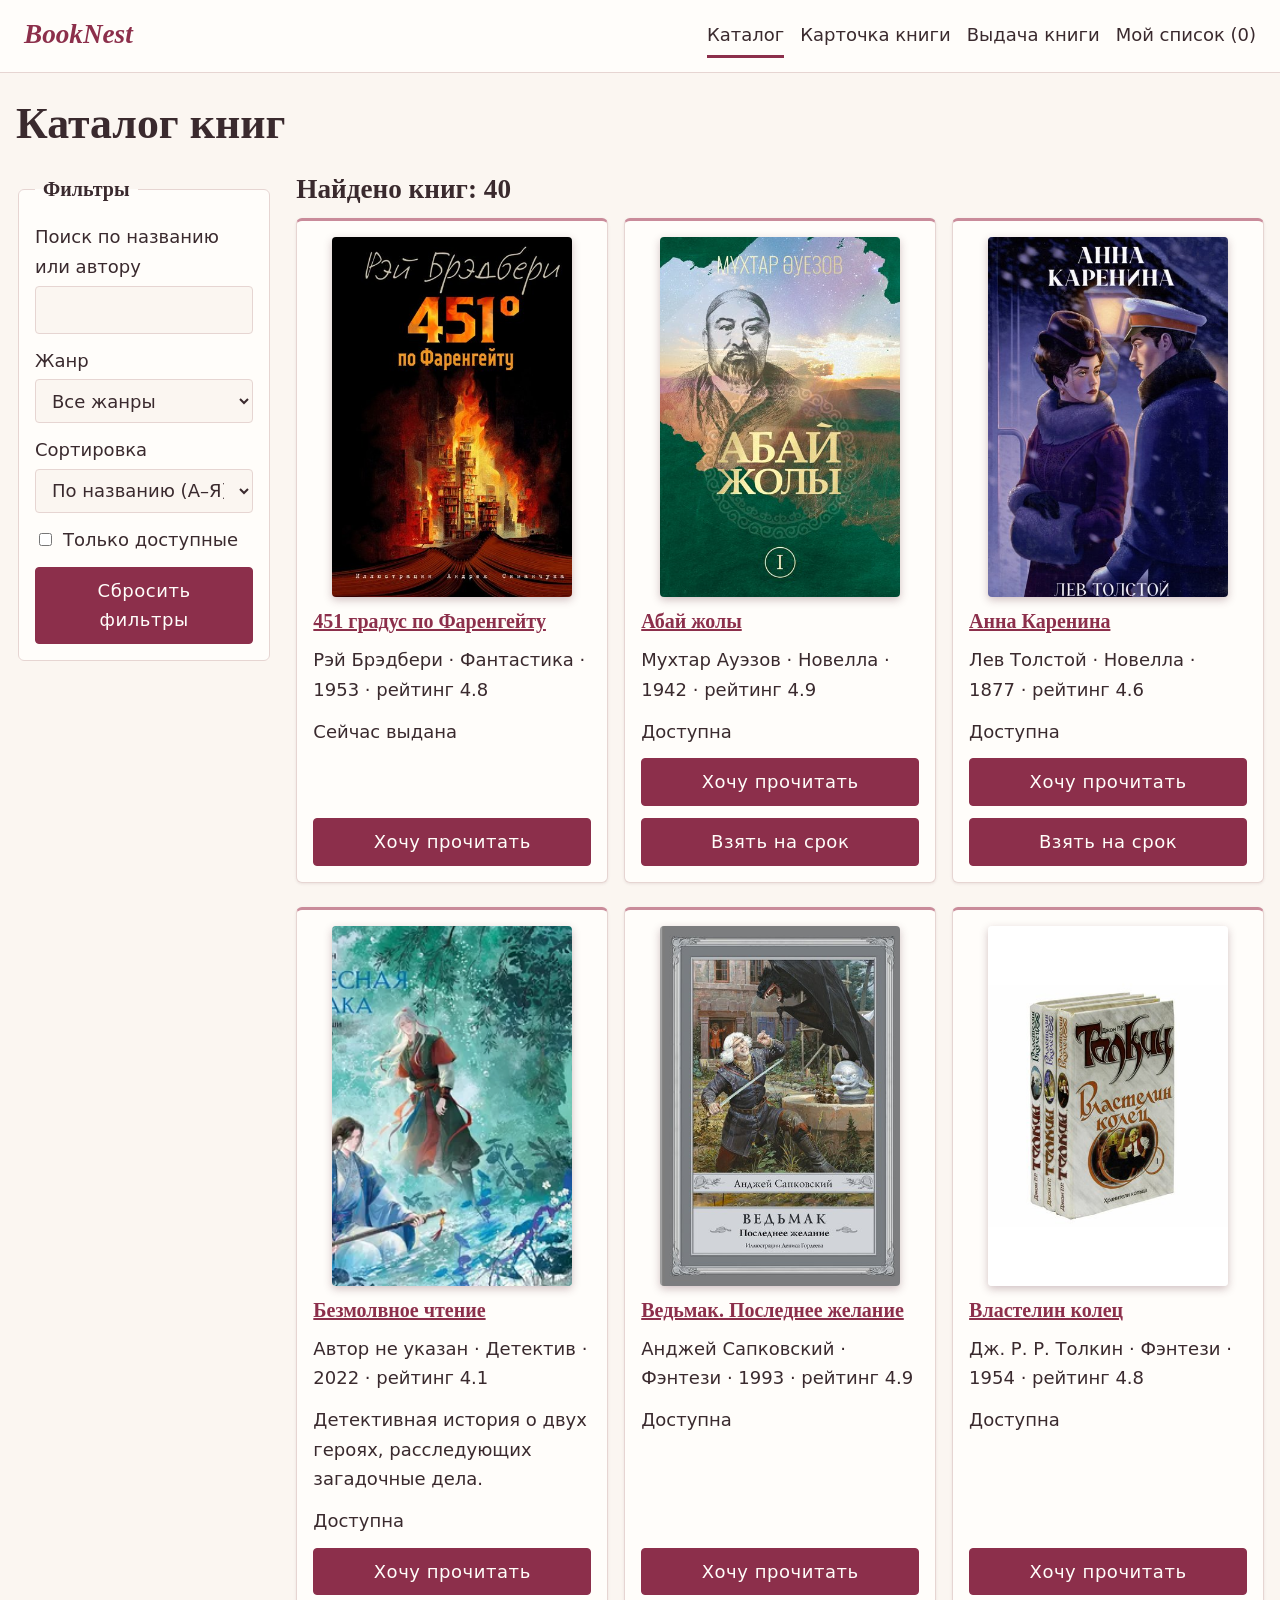
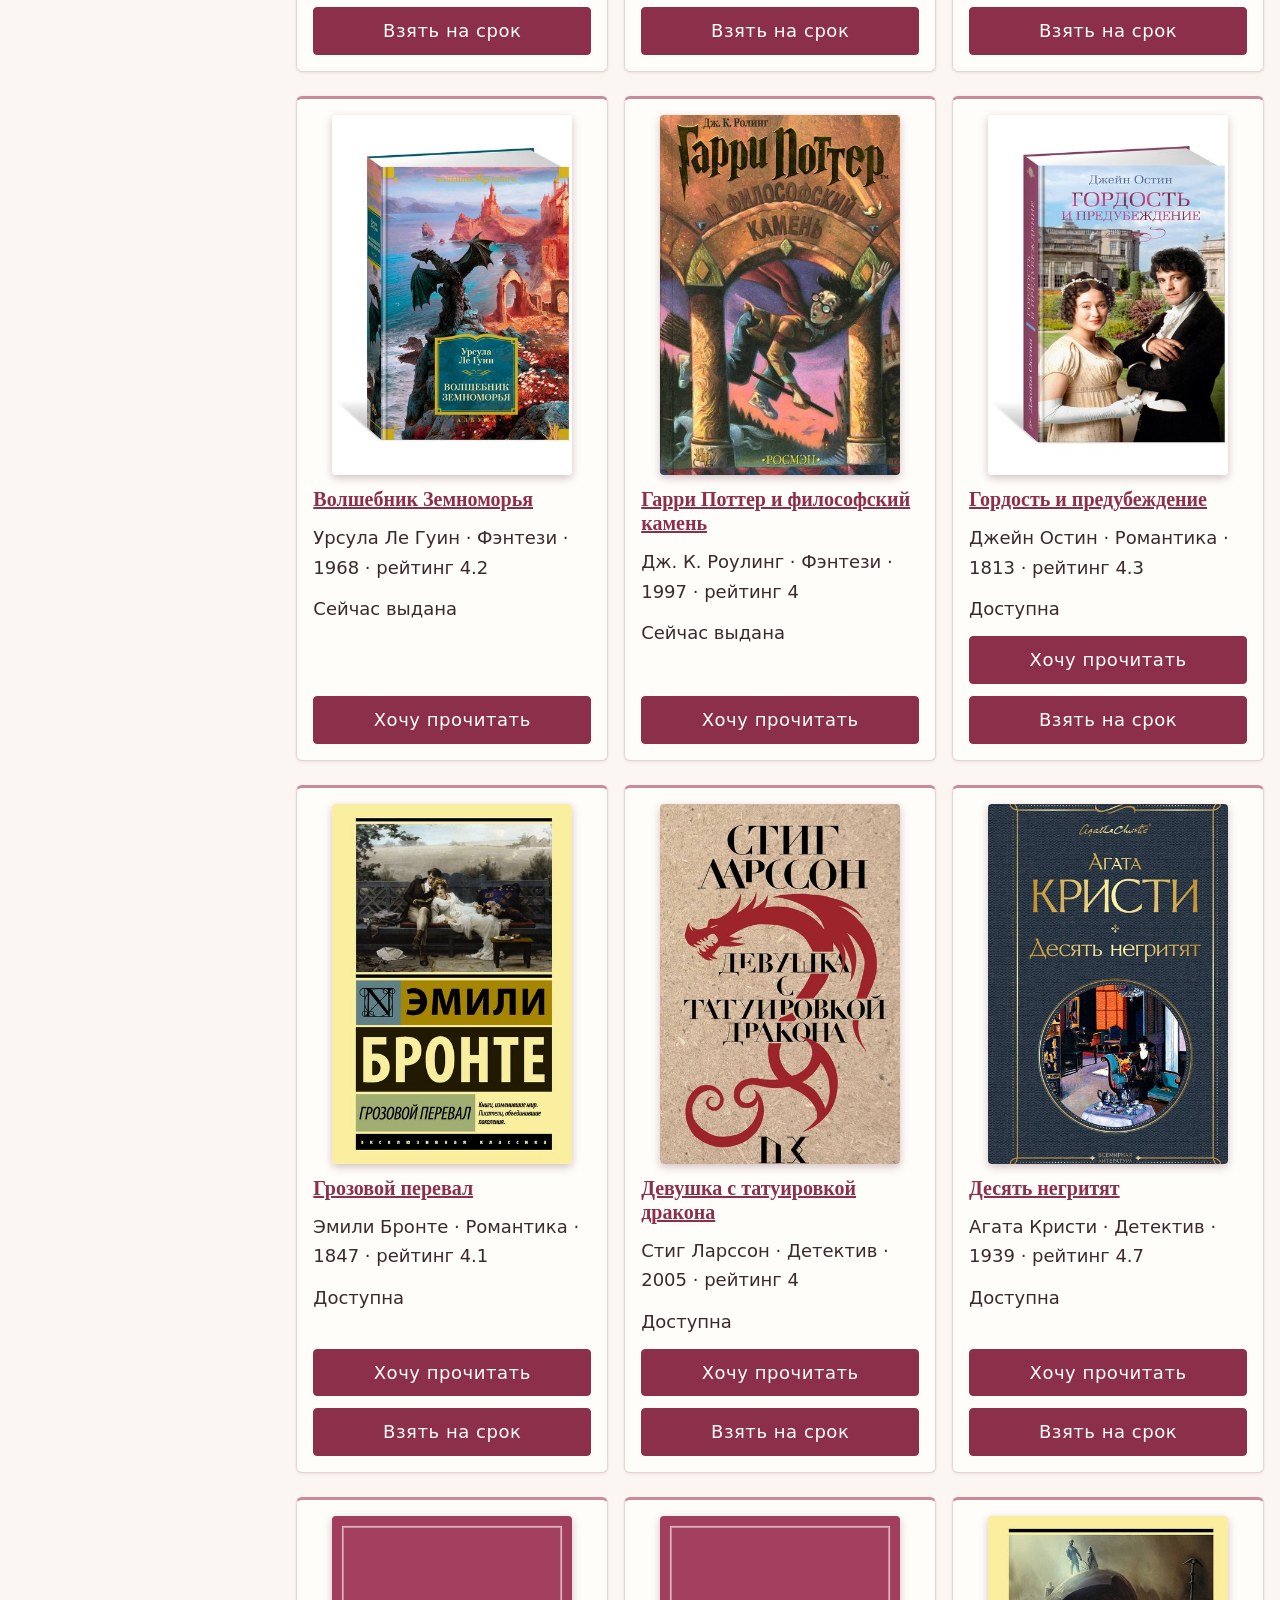
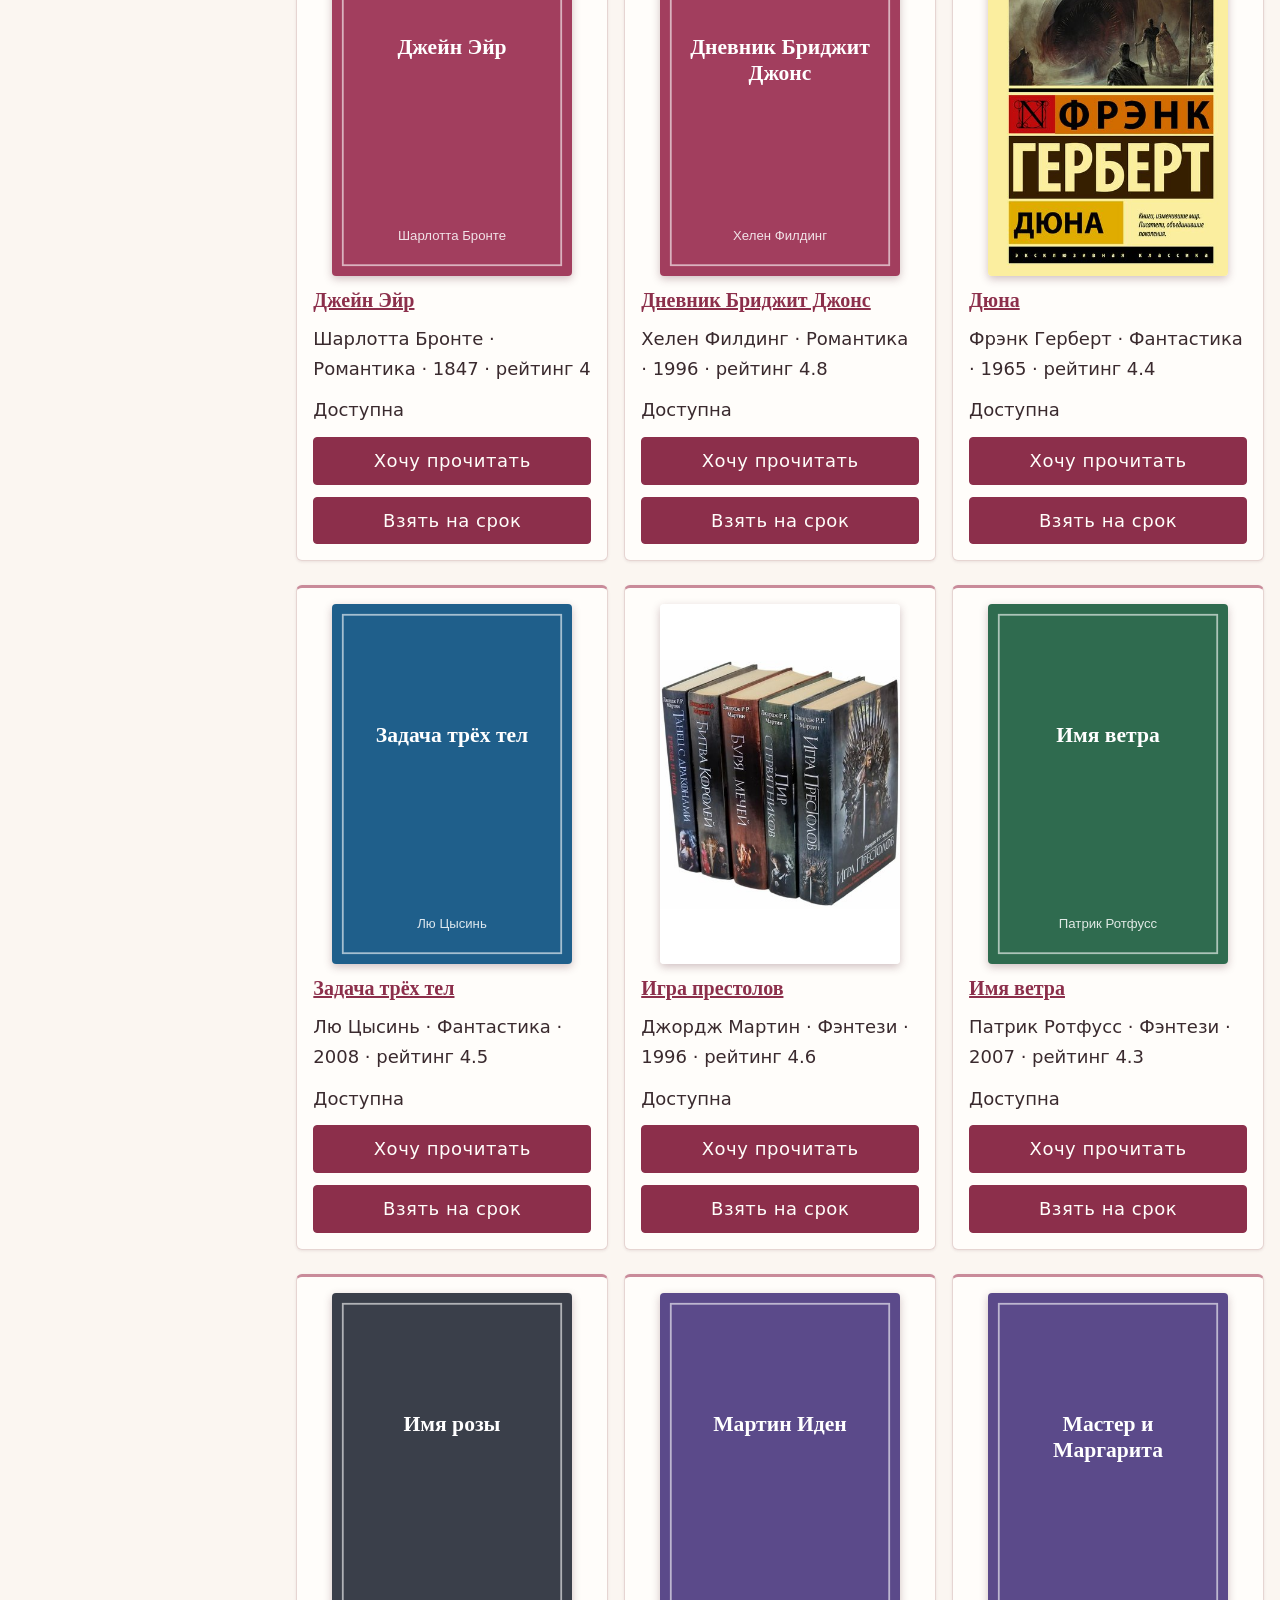
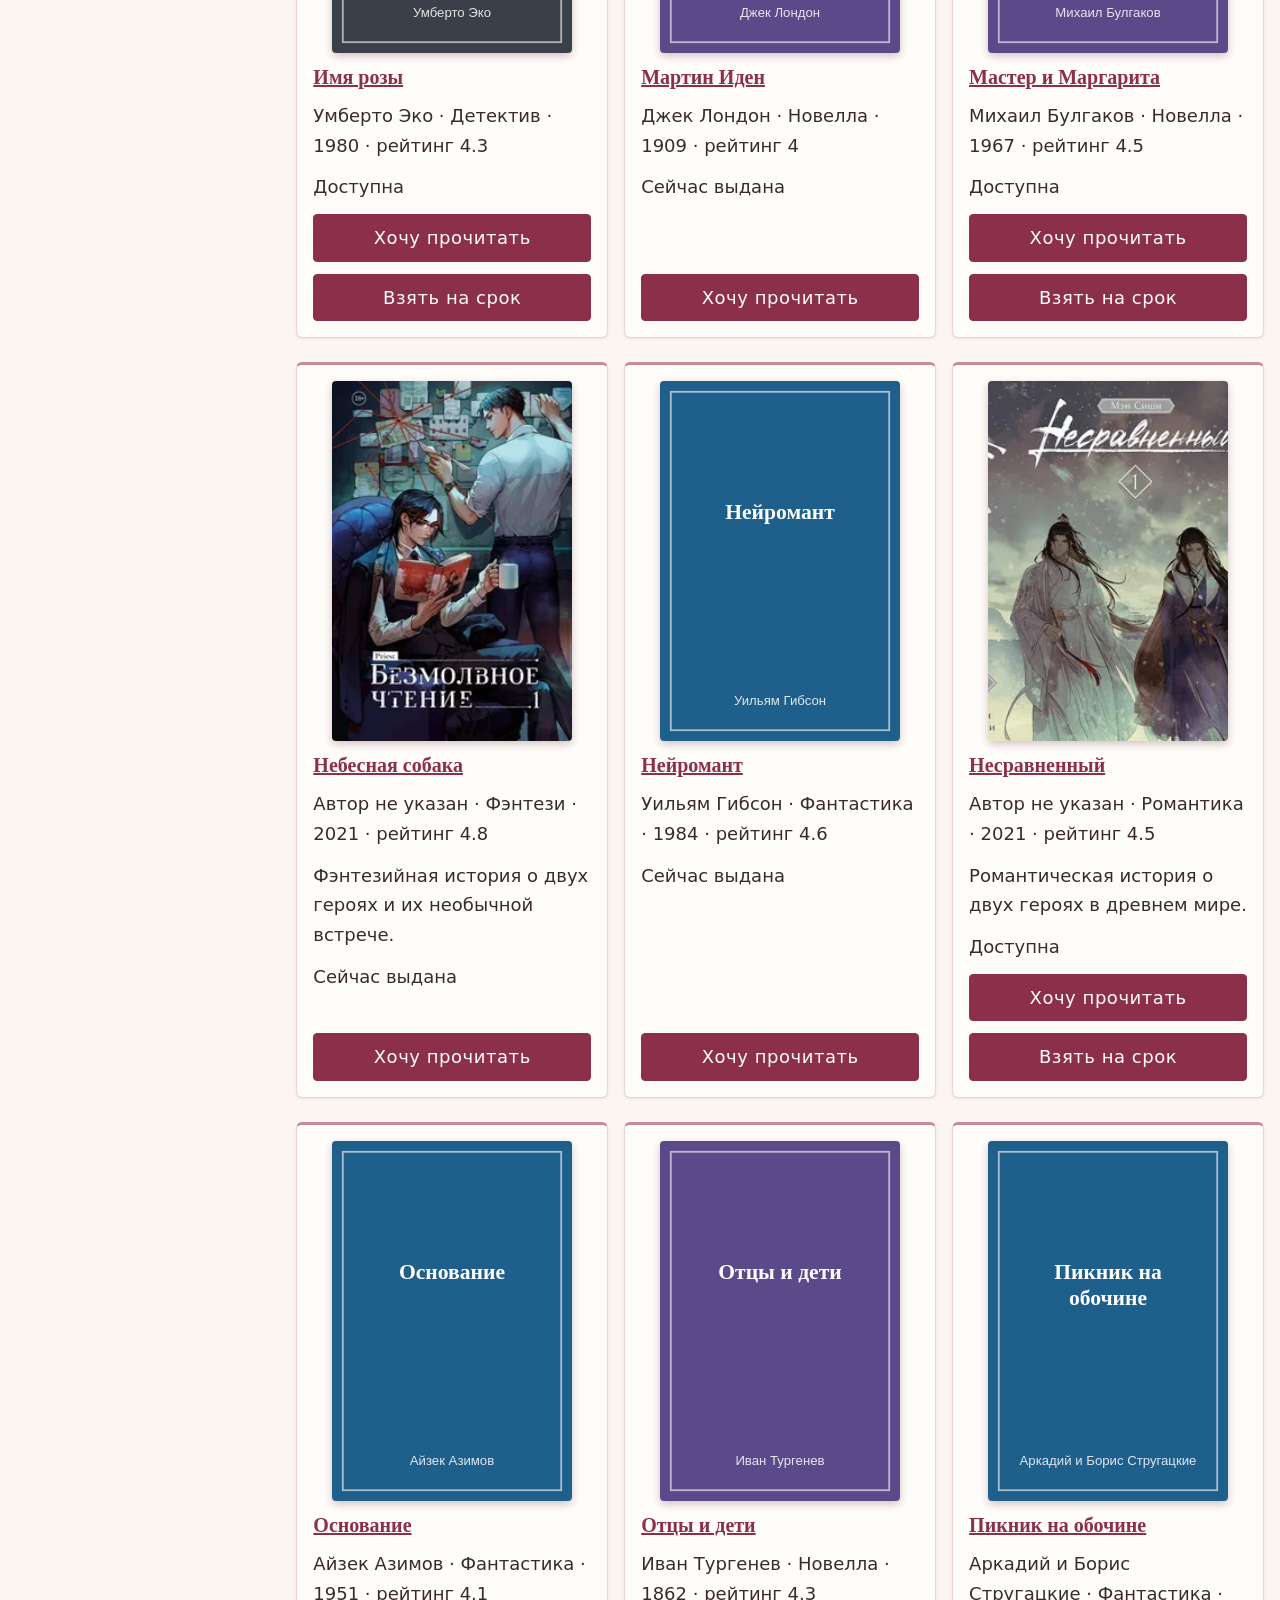
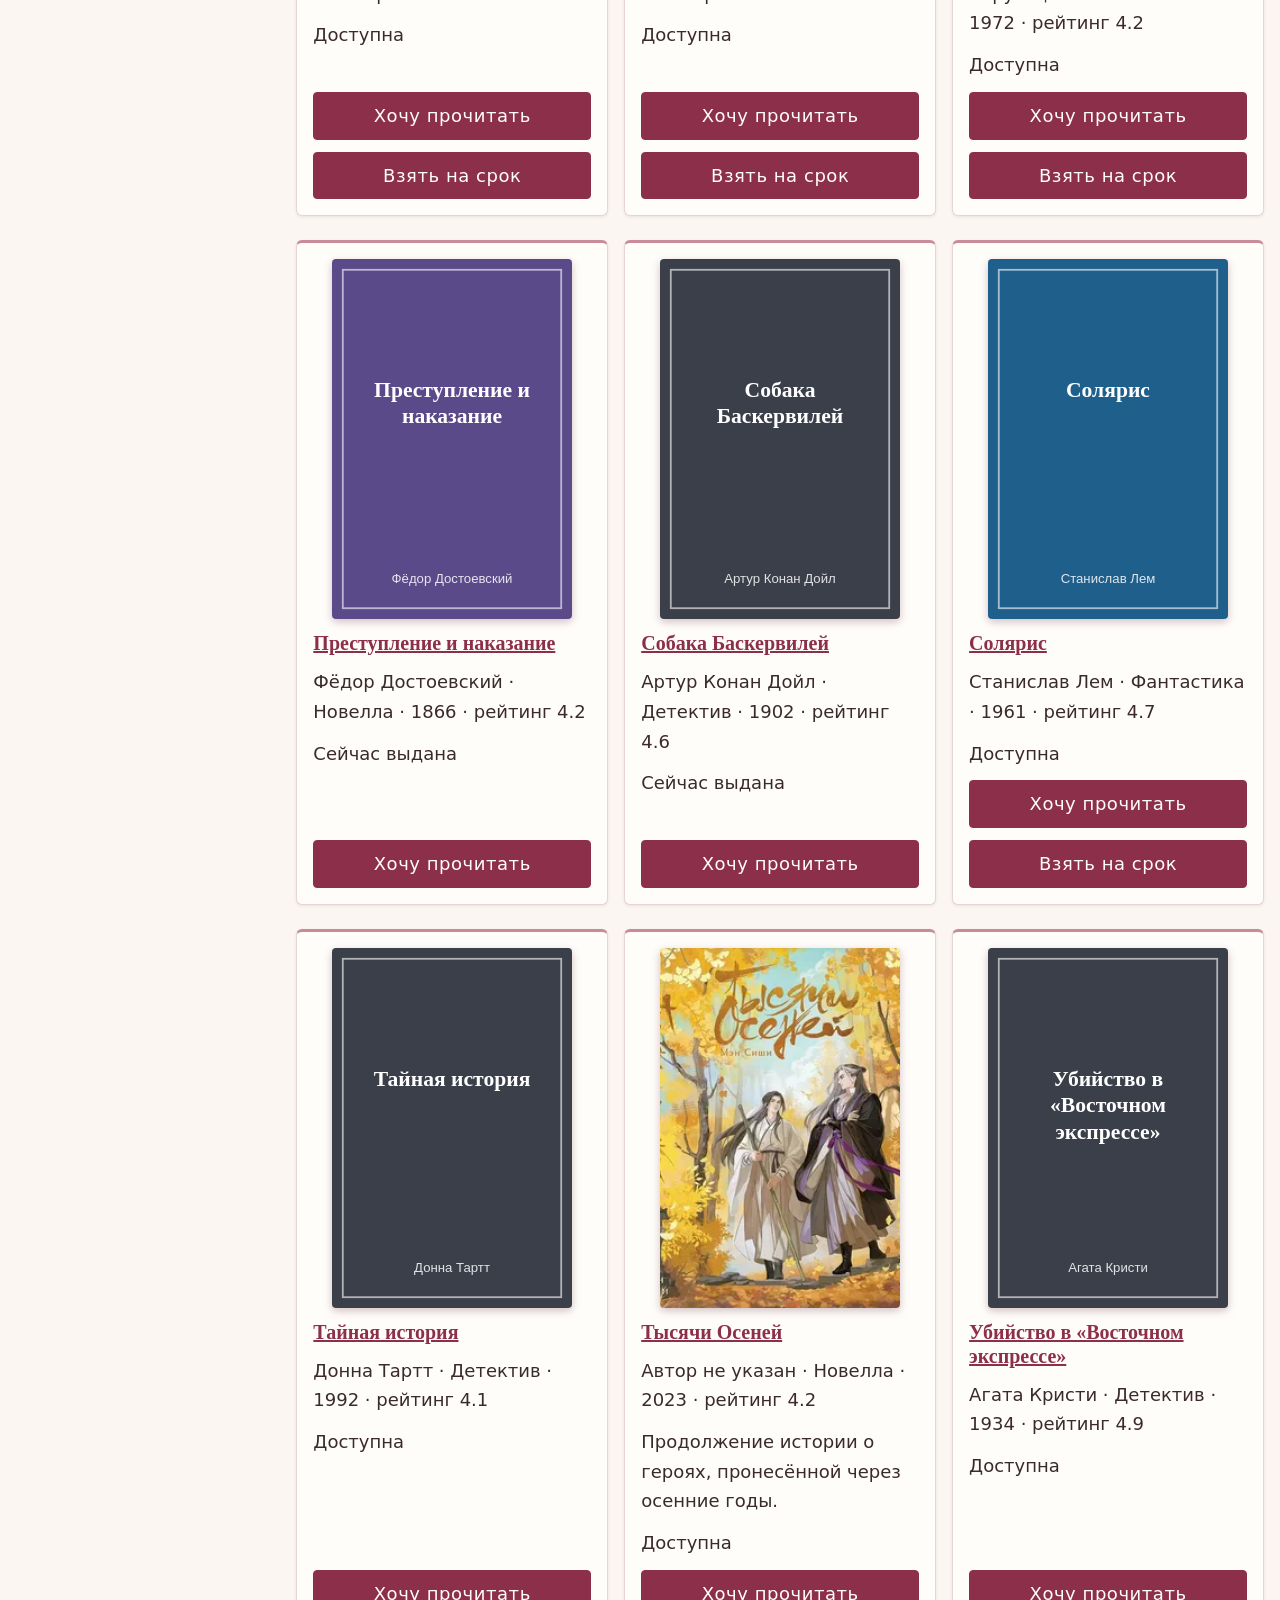
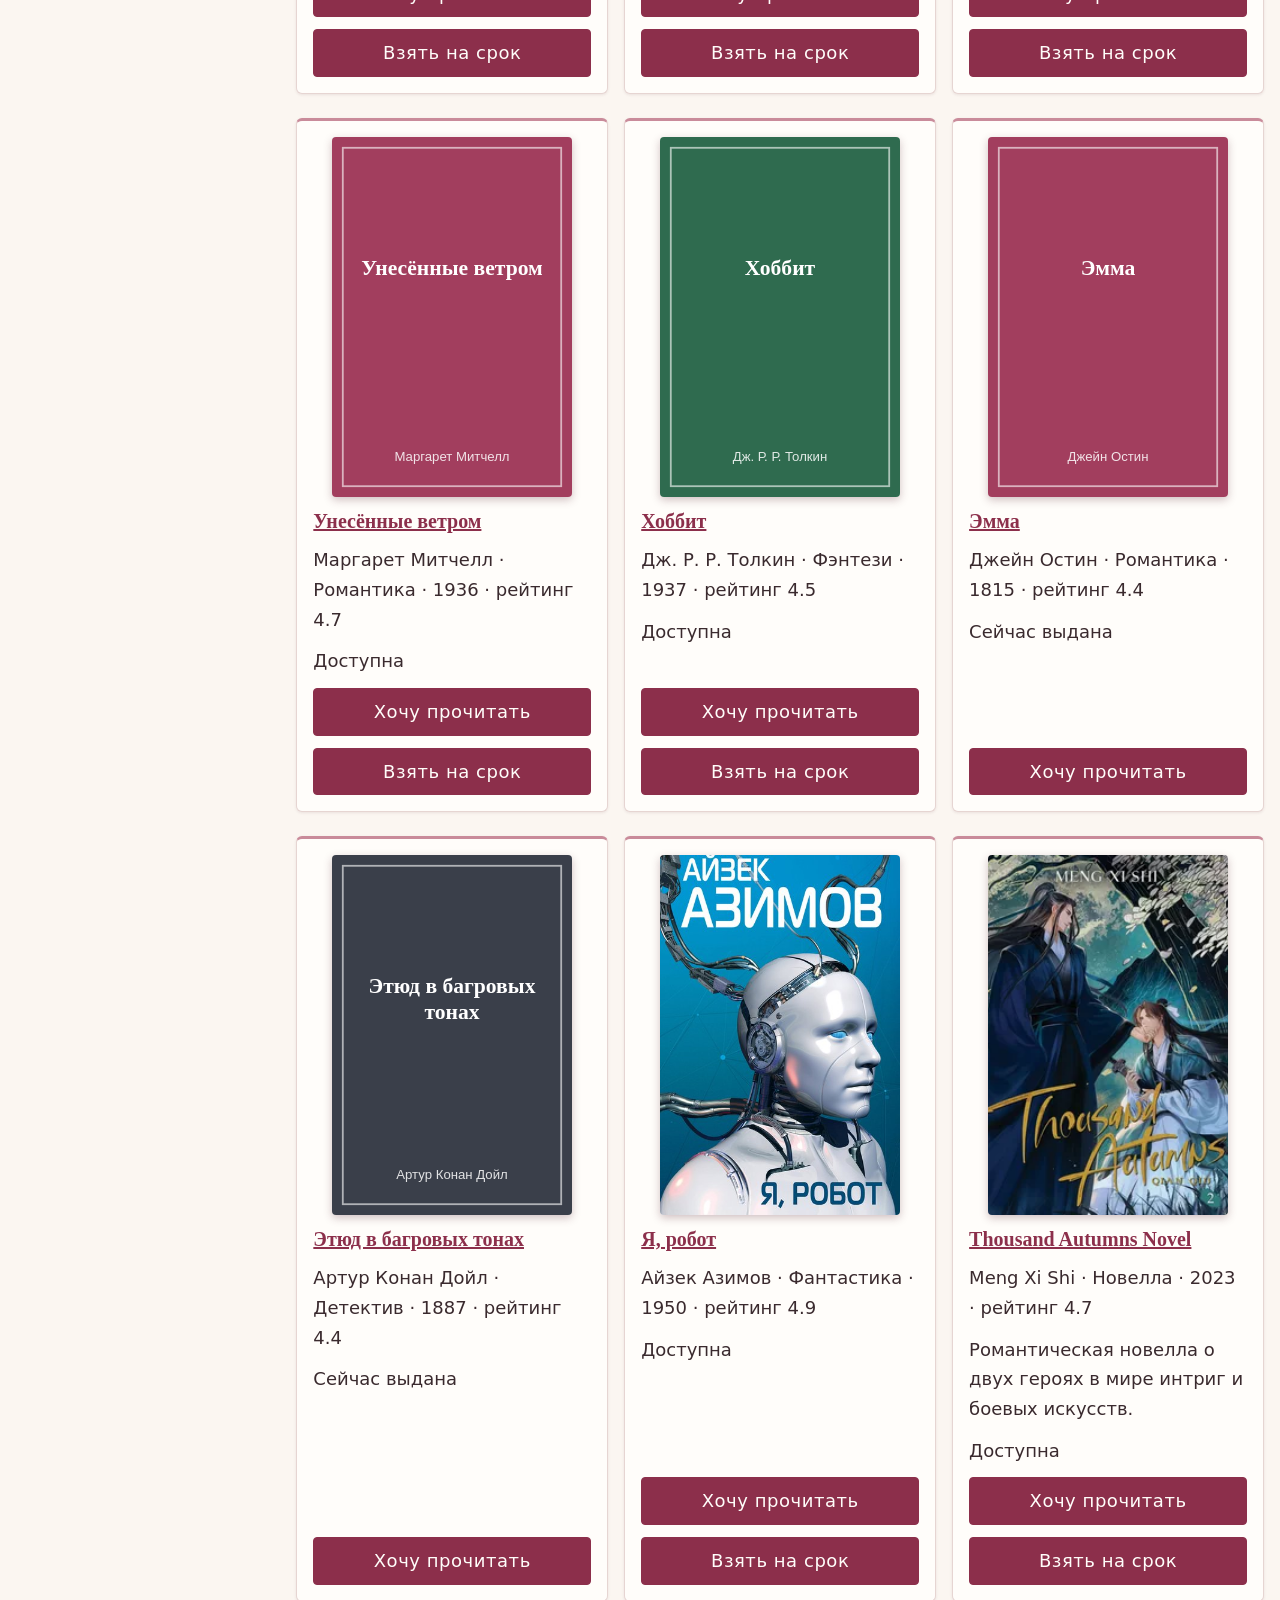
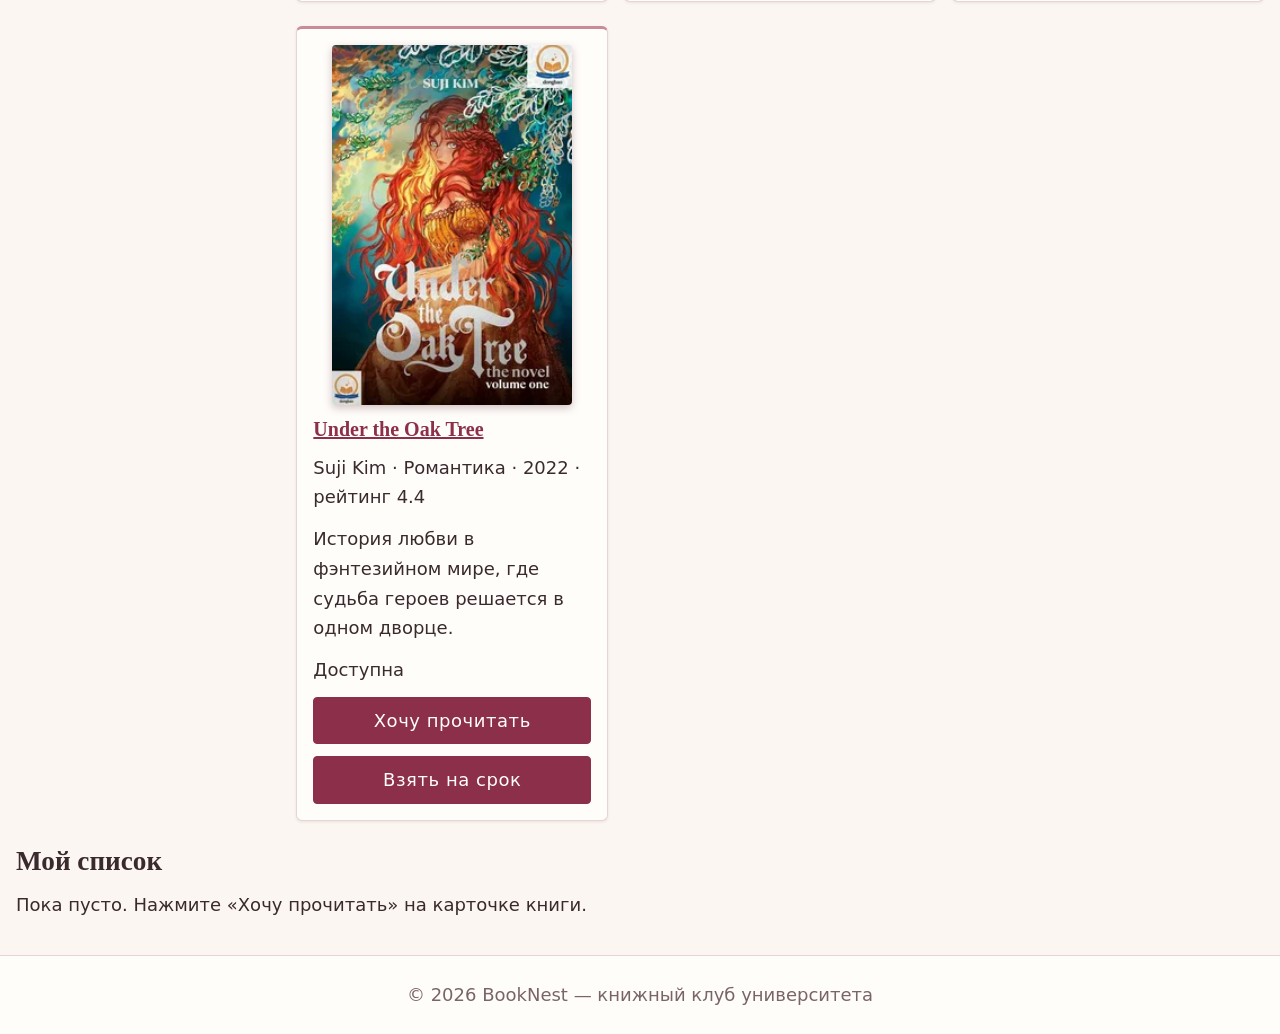
==== commit e5572abf: "feat: catalog with filters, wishlist and covers" ====
--- a/index.html
+++ b/index.html
@@ -17,6 +17,7 @@
                 <li><a href="index.html" aria-current="page">Каталог</a></li>
                 <li><a href="book.html">Карточка книги</a></li>
                 <li><a href="loan.html">Выдача книги</a></li>
+                <li><a href="#wishlist">Мой список (<span id="wish-count">0</span>)</a></li>
             </ul>
         </nav>
     </header>
@@ -24,7 +25,7 @@
     <main class="page page--catalog">
         <h1>Каталог книг</h1>
 
-        <form class="form filters" action="index.html" method="get">
+        <form id="filters" class="form filters" action="index.html" method="get">
             <fieldset>
                 <legend>Фильтры</legend>
                 <p>
@@ -38,6 +39,8 @@
                         <option value="novel">Новелла</option>
                         <option value="romance">Романтика</option>
                         <option value="fantasy">Фэнтези</option>
+                        <option value="detective">Детектив</option>
+                        <option value="scifi">Фантастика</option>
                     </select>
                 </p>
                 <p>
@@ -52,85 +55,30 @@
                     <input type="checkbox" id="available" name="available" value="1">
                     <label for="available">Только доступные</label>
                 </p>
-                <button class="btn" type="submit">Применить</button>
+                <button class="btn" type="button" data-action="reset">Сбросить фильтры</button>
             </fieldset>
         </form>
 
         <section class="results" aria-labelledby="results-title">
-            <h2 id="results-title">Найдено книг: 6</h2>
-            <ul>
-                <li>
-                    <article class="card">
-                        <figure>
-                            <img src="images/cover-1.webp" alt="Обложка книги «Thousand Autumns Novel»" width="300" height="450">
-                        </figure>
-                        <h3><a href="book.html">Thousand Autumns Novel</a></h3>
-                        <p>Meng Xi Shi · Новелла · <time datetime="2023">2023</time></p>
-                        <p>Романтическая новелла о двух героях в мире интриг и боевых искусств.</p>
-                        <a class="btn" href="loan.html">Взять на срок</a>
-                    </article>
-                </li>
-                <li>
-                    <article class="card">
-                        <figure>
-                            <img src="images/cover-2.webp" alt="Обложка книги «Under the Oak Tree»" width="300" height="450">
-                        </figure>
-                        <h3><a href="book.html">Under the Oak Tree</a></h3>
-                        <p>Suji Kim · Новелла · <time datetime="2022">2022</time></p>
-                        <p>История любви в фэнтезийном мире, где судьба героев решается в одном дворце.</p>
-                        <a class="btn" href="loan.html">Взять на срок</a>
-                    </article>
-                </li>
-                <li>
-                    <article class="card">
-                        <figure>
-                            <img src="images/cover-3.webp" alt="Обложка книги «Безмолвное чтение»" width="300" height="450">
-                        </figure>
-                        <h3><a href="book.html">Безмолвное чтение</a></h3>
-                        <p>Автор · Новелла · <time datetime="2022">2022</time></p>
-                        <p>Детективная история о двух героях, расследующих загадочные дела.</p>
-                        <a class="btn" href="loan.html">Взять на срок</a>
-                    </article>
-                </li>
-                <li>
-                    <article class="card">
-                        <figure>
-                            <img src="images/cover-4.webp" alt="Обложка книги «Небесная собака»" width="300" height="450">
-                        </figure>
-                        <h3><a href="book.html">Небесная собака</a></h3>
-                        <p>Автор · Новелла · <time datetime="2021">2021</time></p>
-                        <p>Фэнтезийная история о двух героях и их необычной встрече.</p>
-                        <a class="btn" href="loan.html">Взять на срок</a>
-                    </article>
-                </li>
-                <li>
-                    <article class="card">
-                        <figure>
-                            <img src="images/cover-5.webp" alt="Обложка книги «Несравненный»" width="300" height="450">
-                        </figure>
-                        <h3><a href="book.html">Несравненный</a></h3>
-                        <p>Автор · Новелла · <time datetime="2021">2021</time></p>
-                        <p>Романтическая история о двух героях в древнем мире.</p>
-                        <a class="btn" href="loan.html">Взять на срок</a>
-                    </article>
-                </li>
-                <li>
-                    <article class="card">
-                        <figure>
-                            <img src="images/cover-6.webp" alt="Обложка книги «Тысячи Осеней»" width="300" height="450">
-                        </figure>
-                        <h3><a href="book.html">Тысячи Осеней</a></h3>
-                        <p>Автор · Новелла · <time datetime="2023">2023</time></p>
-                        <p>Продолжение истории о героях, пронесённой через осенние годы.</p>
-                        <a class="btn" href="loan.html">Взять на срок</a>
-                    </article>
-                </li>
-            </ul>
+            <h2 id="results-title" aria-live="polite">Найдено книг: 0</h2>
+            <p id="empty" hidden>
+                Ничего не найдено. Измените запрос или
+                <button class="btn" type="button" data-action="reset">сбросьте фильтры</button>.
+            </p>
+            <ul id="catalog"></ul>
+        </section>
+
+        <section id="wishlist" aria-labelledby="wishlist-title">
+            <h2 id="wishlist-title">Мой список</h2>
+            <p id="wishlist-empty">Пока пусто. Нажмите «Хочу прочитать» на карточке книги.</p>
+            <ul id="wishlist-list"></ul>
         </section>
     </main>
 
     <footer class="site-footer">
         <p>© 2026 BookNest — книжный клуб университета</p>
     </footer>
+
+    <script type="module" src="js/main.js"></script>
 </body>
-</html>+</html>
--- a/styles/components.css
+++ b/styles/components.css
@@ -154,3 +154,7 @@
         opacity: var(--opacity-disabled);
         cursor: not-allowed;
     }
+.btn[aria-pressed="true"] {
+    background: var(--ink);
+    color: var(--paper);
+}
